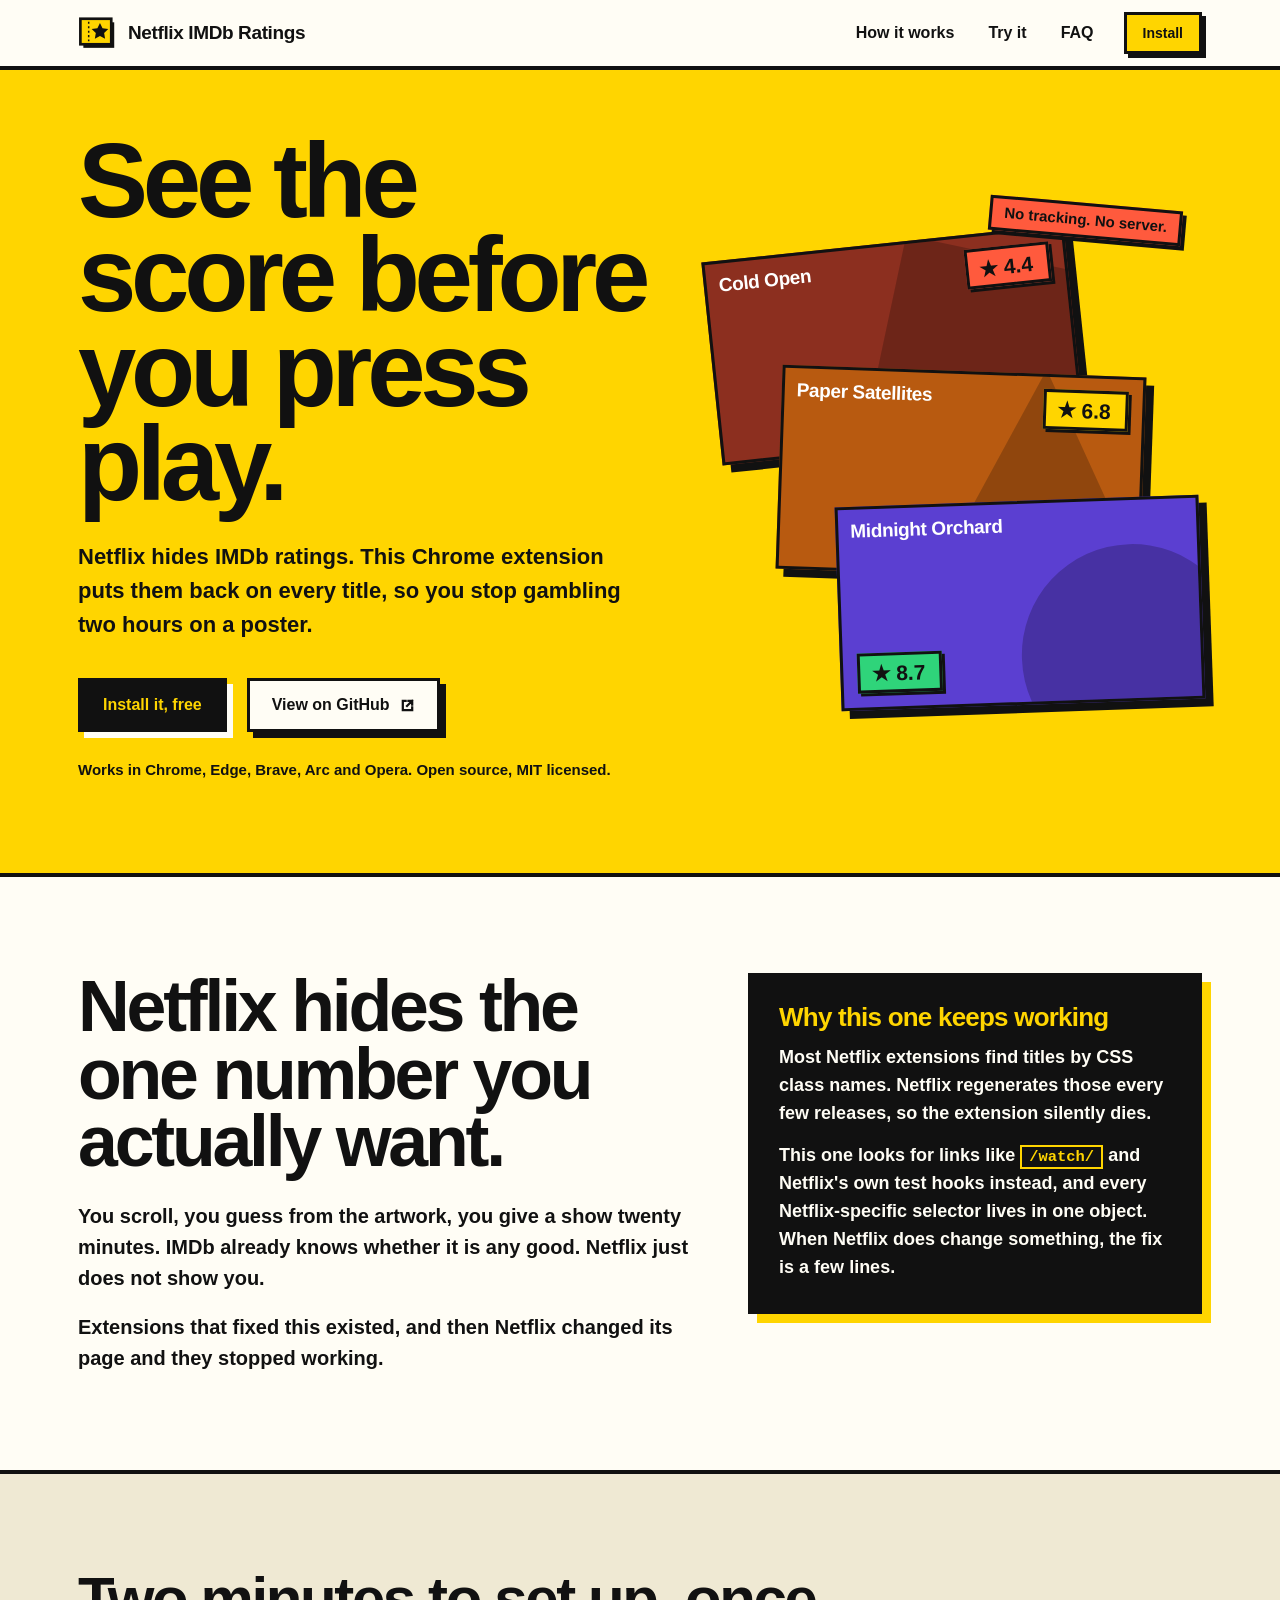
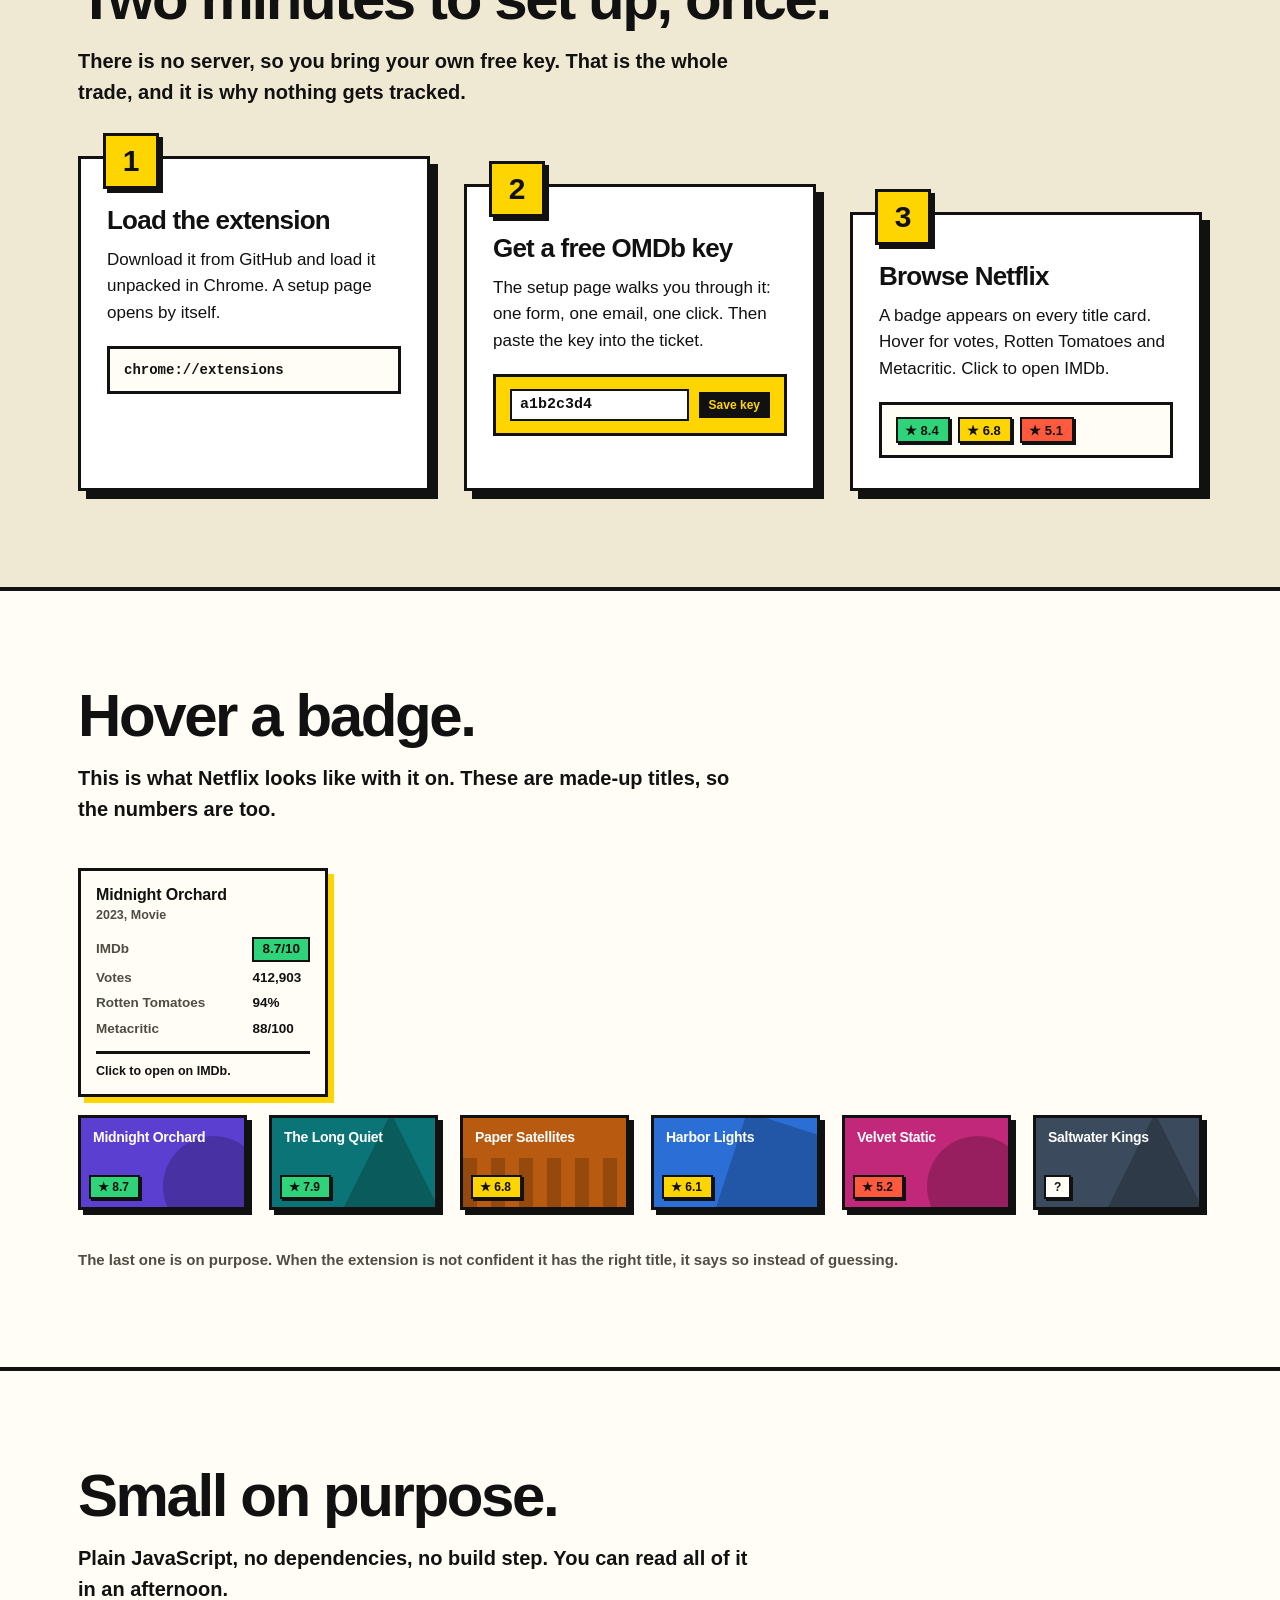
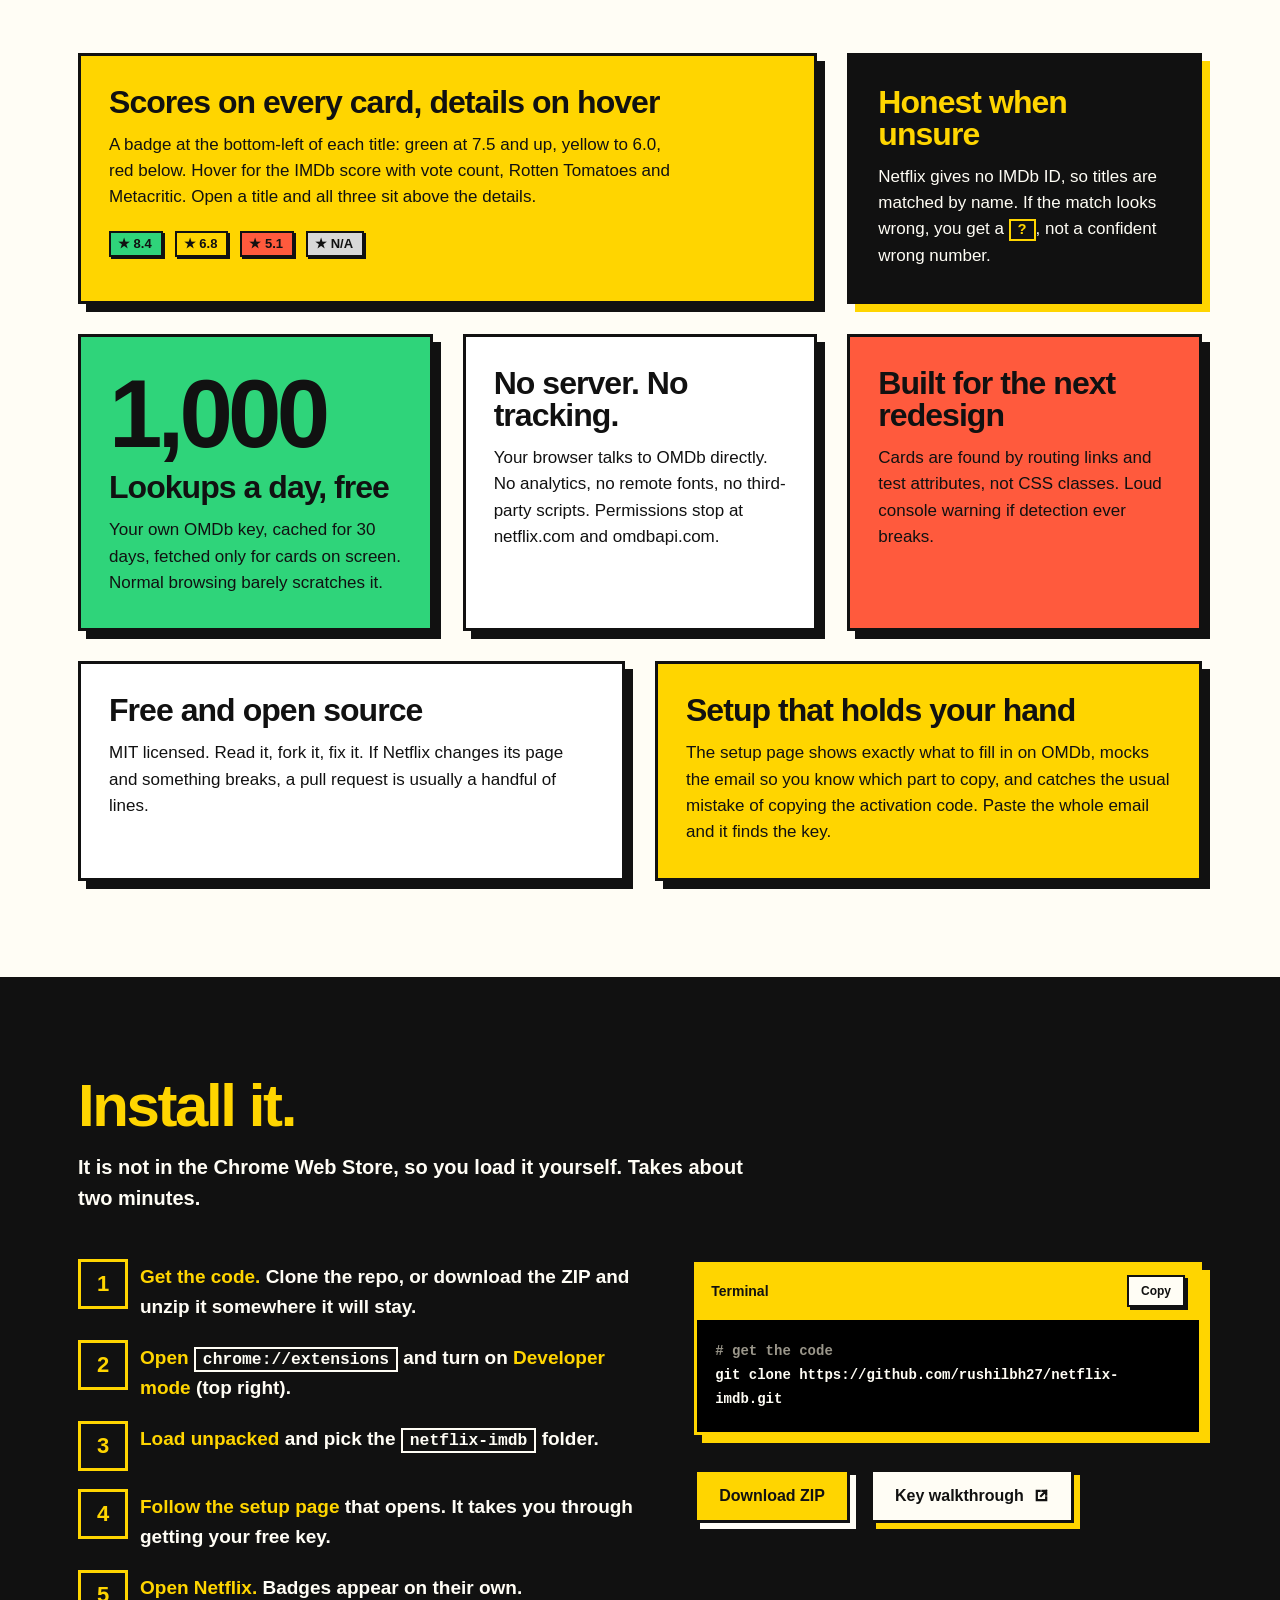
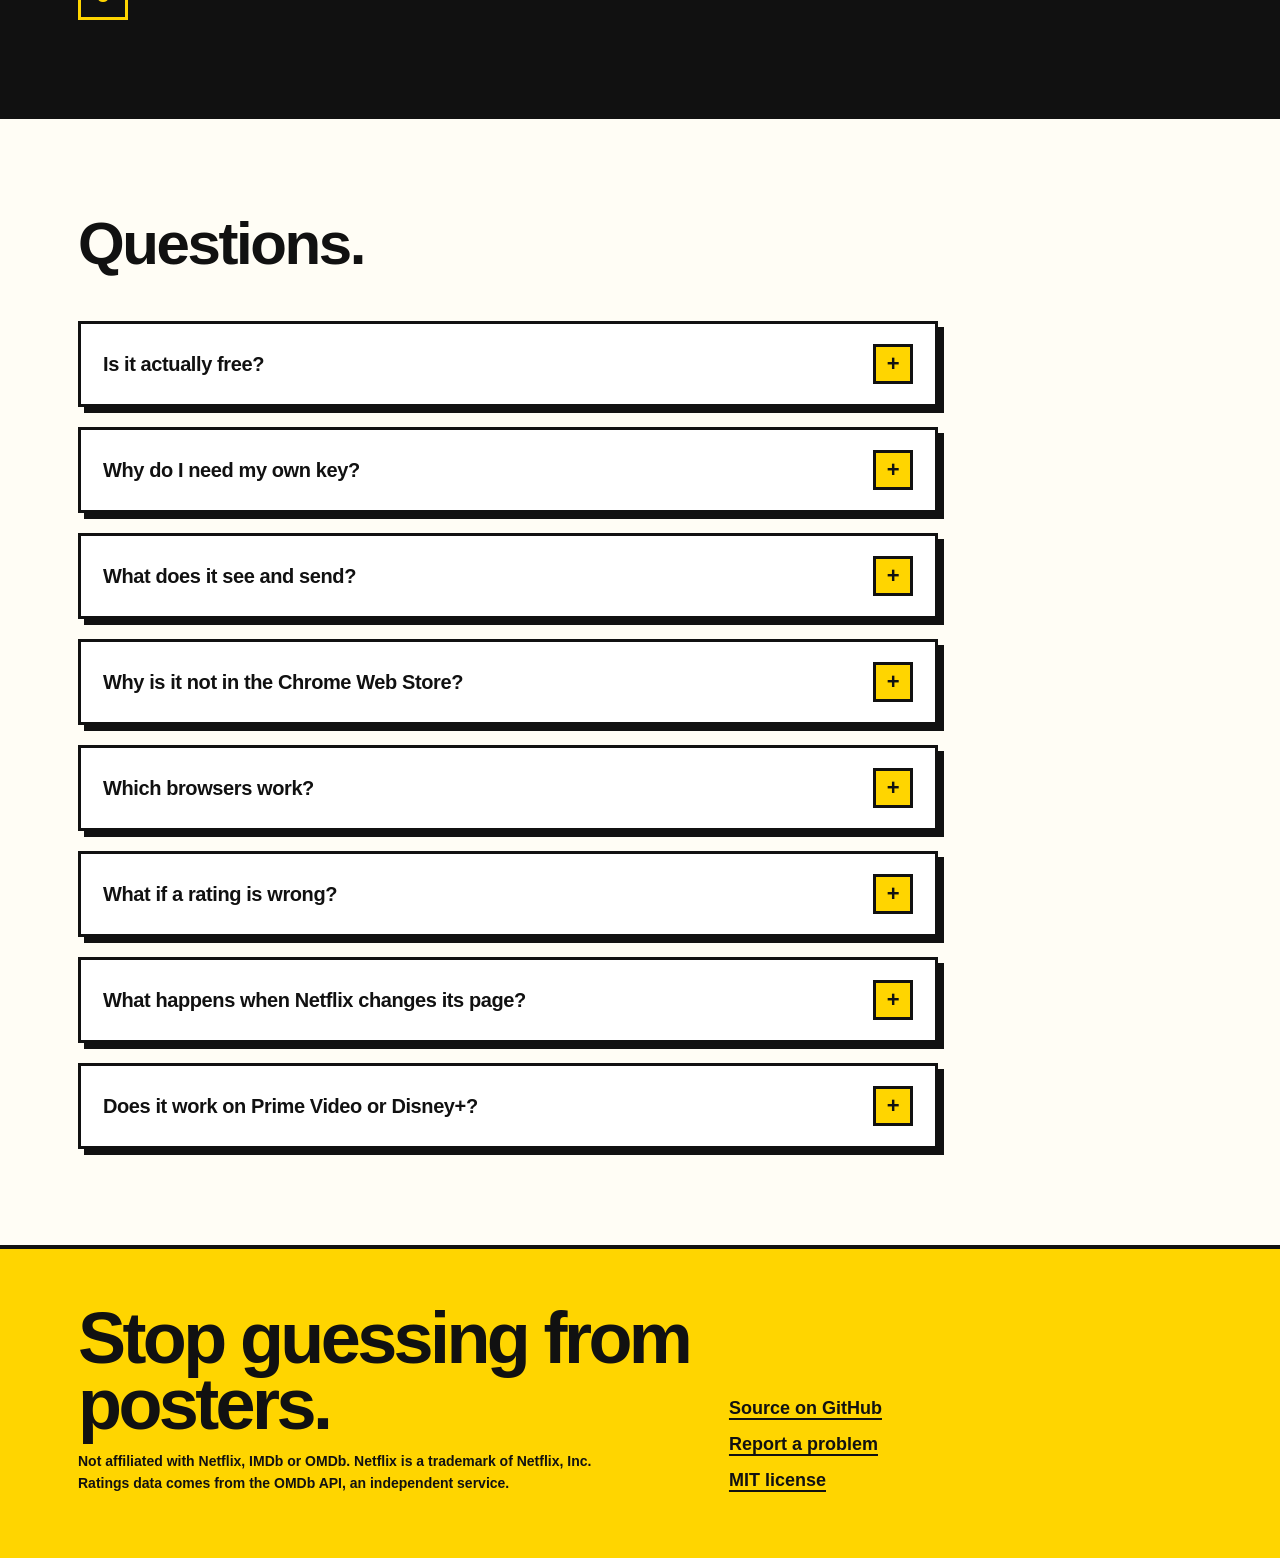
==== docs/index.html @ e70b43ea "feat: landing page (docs/index.html) Static single page in the same neo-brutalist system as the exte" ====
<!doctype html>
<html lang="en">
<head>
<meta charset="utf-8">
<meta name="viewport" content="width=device-width, initial-scale=1">
<title>Netflix IMDb Ratings: see the score before you press play</title>
<meta name="description" content="A free, open-source Chrome extension that puts IMDb, Rotten Tomatoes and Metacritic ratings on every Netflix title. No server, no tracking, bring your own free key.">
<meta name="theme-color" content="#ffd500">
<link rel="icon" href="favicon.png">

<meta property="og:type" content="website">
<meta property="og:title" content="Netflix IMDb Ratings: see the score before you press play">
<meta property="og:description" content="Netflix hides IMDb ratings. This puts them back on every title. Free, open source, no tracking.">
<meta property="og:image" content="https://rushilbh27.github.io/netflix-imdb/badges.png">
<meta name="twitter:card" content="summary_large_image">

<link rel="stylesheet" href="landing.css">
</head>
<body>
<a class="skip" href="#main">Skip to content</a>

<header class="nav">
  <div class="wrap">
    <a class="brand" href="#top"><img src="icon.svg" width="38" height="38" alt=""><span>Netflix IMDb Ratings</span></a>
    <nav class="nav-links" aria-label="Main">
      <a href="#how">How it works</a>
      <a href="#try">Try it</a>
      <a href="#faq">FAQ</a>
      <a class="btn btn-yellow" href="#install">Install</a>
    </nav>
  </div>
</header>

<main id="main">

  <section class="hero" id="top">
    <div class="wrap">
      <div>
        <h1>See the score before you press play.</h1>
        <p class="hero-lede">Netflix hides IMDb ratings. This Chrome extension puts them back on every title, so you stop gambling two hours on a poster.</p>
        <div class="cta">
          <a class="btn btn-ink" href="#install">Install it, free</a>
          <a class="btn" href="https://github.com/rushilbh27/netflix-imdb" target="_blank" rel="noreferrer">View on GitHub <svg class="ext" viewBox="0 0 16 16" aria-hidden="true"><path fill="none" stroke="currentColor" stroke-width="2.4" stroke-linecap="square" d="M6 3H3v10h10v-3M9 3h4v4M13 3L7.5 8.5"/></svg></a>
        </div>
        <p class="fineprint">Works in Chrome, Edge, Brave, Arc and Opera. Open source, MIT licensed.</p>
      </div>

      <div class="fan" aria-hidden="true">
        <div class="poster art-sq p1" style="--c:#8c2f1f"><span class="poster-title">Cold Open</span><span class="nf-badge nf-bad">★ 4.4</span></div>
        <div class="poster art-tri p2" style="--c:#b85a10"><span class="poster-title">Paper Satellites</span><span class="nf-badge nf-ok">★ 6.8</span></div>
        <div class="poster p3" style="--c:#5b3fd1"><span class="poster-title">Midnight Orchard</span><span class="nf-badge nf-good">★ 8.7</span></div>
        <span class="sticker">No tracking. No server.</span>
      </div>
    </div>
  </section>

  <section class="problem">
    <div class="wrap">
      <div>
        <h2>Netflix hides the one number you actually want.</h2>
        <div class="body">
          <p>You scroll, you guess from the artwork, you give a show twenty minutes. IMDb already knows whether it is any good. Netflix just does not show you.</p>
          <p>Extensions that fixed this existed, and then Netflix changed its page and they stopped working.</p>
        </div>
      </div>
      <aside class="broke">
        <h3>Why this one keeps working</h3>
        <p>Most Netflix extensions find titles by CSS class names. Netflix regenerates those every few releases, so the extension silently dies.</p>
        <p>This one looks for links like <code>/watch/</code> and Netflix's own test hooks instead, and every Netflix-specific selector lives in one object. When Netflix does change something, the fix is a few lines.</p>
      </aside>
    </div>
  </section>

  <section class="how" id="how">
    <div class="wrap">
      <div class="sec-head">
        <h2>Two minutes to set up, once.</h2>
        <p>There is no server, so you bring your own free key. That is the whole trade, and it is why nothing gets tracked.</p>
      </div>
      <ol class="steps">
        <li class="step">
          <span class="num" aria-hidden="true">1</span>
          <h3>Load the extension</h3>
          <p>Download it from GitHub and load it unpacked in Chrome. A setup page opens by itself.</p>
          <div class="mini">chrome://extensions</div>
        </li>
        <li class="step">
          <span class="num" aria-hidden="true">2</span>
          <h3>Get a free OMDb key</h3>
          <p>The setup page walks you through it: one form, one email, one click. Then paste the key into the ticket.</p>
          <div class="mini mini-ticket"><b>a1b2c3d4</b><span>Save key</span></div>
        </li>
        <li class="step">
          <span class="num" aria-hidden="true">3</span>
          <h3>Browse Netflix</h3>
          <p>A badge appears on every title card. Hover for votes, Rotten Tomatoes and Metacritic. Click to open IMDb.</p>
          <div class="mini"><span class="nf-badge nf-good" style="position:static">★ 8.4</span> <span class="nf-badge nf-ok" style="position:static">★ 6.8</span> <span class="nf-badge nf-bad" style="position:static">★ 5.1</span></div>
        </li>
      </ol>
    </div>
  </section>

  <section class="demo" id="try">
    <div class="wrap">
      <div class="sec-head">
        <h2>Hover a badge.</h2>
        <p>This is what Netflix looks like with it on. These are made-up titles, so the numbers are too.</p>
      </div>

      <div class="row">
        <div class="cell">
          <div class="poster" style="--c:#5b3fd1" tabindex="0" aria-describedby="t1"><span class="poster-title">Midnight Orchard</span><span class="nf-badge nf-good">★ 8.7</span></div>
          <div class="tip" id="t1" role="tooltip"><h4>Midnight Orchard</h4><div class="sub">2023, Movie</div><dl><dt>IMDb</dt><dd class="s" style="--tier:var(--green)">8.7/10</dd><dt>Votes</dt><dd>412,903</dd><dt>Rotten Tomatoes</dt><dd>94%</dd><dt>Metacritic</dt><dd>88/100</dd></dl><div class="note">Click to open on IMDb.</div></div>
        </div>
        <div class="cell">
          <div class="poster art-tri" style="--c:#0b7476" tabindex="0" aria-describedby="t2"><span class="poster-title">The Long Quiet</span><span class="nf-badge nf-good">★ 7.9</span></div>
          <div class="tip" id="t2" role="tooltip"><h4>The Long Quiet</h4><div class="sub">2021–2024, TV series</div><dl><dt>IMDb</dt><dd class="s" style="--tier:var(--green)">7.9/10</dd><dt>Votes</dt><dd>88,214</dd><dt>Rotten Tomatoes</dt><dd>91%</dd></dl><div class="note">Click to open on IMDb.</div></div>
        </div>
        <div class="cell">
          <div class="poster art-bars" style="--c:#b85a10" tabindex="0" aria-describedby="t3"><span class="poster-title">Paper Satellites</span><span class="nf-badge nf-ok">★ 6.8</span></div>
          <div class="tip" id="t3" role="tooltip"><h4>Paper Satellites</h4><div class="sub">2020, Movie</div><dl><dt>IMDb</dt><dd class="s" style="--tier:var(--yellow)">6.8/10</dd><dt>Votes</dt><dd>23,771</dd><dt>Rotten Tomatoes</dt><dd>71%</dd><dt>Metacritic</dt><dd>64/100</dd></dl><div class="note">Click to open on IMDb.</div></div>
        </div>
        <div class="cell">
          <div class="poster art-sq" style="--c:#2b6fd6" tabindex="0" aria-describedby="t4"><span class="poster-title">Harbor Lights</span><span class="nf-badge nf-ok">★ 6.1</span></div>
          <div class="tip" id="t4" role="tooltip"><h4>Harbor Lights</h4><div class="sub">2019, Movie</div><dl><dt>IMDb</dt><dd class="s" style="--tier:var(--yellow)">6.1/10</dd><dt>Votes</dt><dd>9,402</dd><dt>Rotten Tomatoes</dt><dd>58%</dd></dl><div class="note">Click to open on IMDb.</div></div>
        </div>
        <div class="cell">
          <div class="poster" style="--c:#c2287a" tabindex="0" aria-describedby="t5"><span class="poster-title">Velvet Static</span><span class="nf-badge nf-bad">★ 5.2</span></div>
          <div class="tip" id="t5" role="tooltip"><h4>Velvet Static</h4><div class="sub">2024, Movie</div><dl><dt>IMDb</dt><dd class="s" style="--tier:var(--tomato)">5.2/10</dd><dt>Votes</dt><dd>17,880</dd><dt>Rotten Tomatoes</dt><dd>33%</dd><dt>Metacritic</dt><dd>41/100</dd></dl><div class="note">Click to open on IMDb.</div></div>
        </div>
        <div class="cell">
          <div class="poster art-tri" style="--c:#3b4a5c" tabindex="0" aria-describedby="t6"><span class="poster-title">Saltwater Kings</span><span class="nf-badge nf-unsure">?</span></div>
          <div class="tip" id="t6" role="tooltip"><h4>Not sure about this match</h4><div class="sub">The closest IMDb result is “Salt King” (1998), which may be a different title.</div><div class="note">Click to search IMDb.</div></div>
        </div>
      </div>
      <p class="demo-note">The last one is on purpose. When the extension is not confident it has the right title, it says so instead of guessing.</p>
    </div>
  </section>

  <section class="features">
    <div class="wrap">
      <div class="sec-head">
        <h2>Small on purpose.</h2>
        <p>Plain JavaScript, no dependencies, no build step. You can read all of it in an afternoon.</p>
      </div>

      <div class="bento">
        <article class="card c-wide c-yellow">
          <h3>Scores on every card, details on hover</h3>
          <p>A badge at the bottom-left of each title: green at 7.5 and up, yellow to 6.0, red below. Hover for the IMDb score with vote count, Rotten Tomatoes and Metacritic. Open a title and all three sit above the details.</p>
          <div class="inline-badges" aria-hidden="true"><span class="nf-badge nf-good">★ 8.4</span><span class="nf-badge nf-ok">★ 6.8</span><span class="nf-badge nf-bad">★ 5.1</span><span class="nf-badge" style="--tier:#d8d8d8">★ N/A</span></div>
        </article>

        <article class="card c-third c-ink">
          <h3>Honest when unsure</h3>
          <p>Netflix gives no IMDb ID, so titles are matched by name. If the match looks wrong, you get a <code style="color:var(--yellow);border-color:var(--yellow);background:transparent">?</code>, not a confident wrong number.</p>
        </article>

        <article class="card c-third c-green">
          <div class="big" aria-hidden="true">1,000</div>
          <h3>Lookups a day, free</h3>
          <p>Your own OMDb key, cached for 30 days, fetched only for cards on screen. Normal browsing barely scratches it.</p>
        </article>

        <article class="card c-third">
          <h3>No server. No tracking.</h3>
          <p>Your browser talks to OMDb directly. No analytics, no remote fonts, no third-party scripts. Permissions stop at netflix.com and omdbapi.com.</p>
        </article>

        <article class="card c-third c-tomato">
          <h3>Built for the next redesign</h3>
          <p>Cards are found by routing links and test attributes, not CSS classes. Loud console warning if detection ever breaks.</p>
        </article>

        <article class="card c-half">
          <h3>Free and open source</h3>
          <p>MIT licensed. Read it, fork it, fix it. If Netflix changes its page and something breaks, a pull request is usually a handful of lines.</p>
        </article>

        <article class="card c-half c-yellow">
          <h3>Setup that holds your hand</h3>
          <p>The setup page shows exactly what to fill in on OMDb, mocks the email so you know which part to copy, and catches the usual mistake of copying the activation code. Paste the whole email and it finds the key.</p>
        </article>
      </div>
    </div>
  </section>

  <section class="install" id="install">
    <div class="wrap">
      <div class="sec-head">
        <h2>Install it.</h2>
        <p>It is not in the Chrome Web Store, so you load it yourself. Takes about two minutes.</p>
      </div>

      <div class="inst-grid">
        <ol class="inst-steps">
          <li><strong>Get the code.</strong> Clone the repo, or download the ZIP and unzip it somewhere it will stay.</li>
          <li><strong>Open</strong> <code>chrome://extensions</code> and turn on <strong>Developer mode</strong> (top right).</li>
          <li><strong>Load unpacked</strong> and pick the <code>netflix-imdb</code> folder.</li>
          <li><strong>Follow the setup page</strong> that opens. It takes you through getting your free key.</li>
          <li><strong>Open Netflix.</strong> Badges appear on their own.</li>
        </ol>

        <div>
          <div class="clone">
            <div class="clone-bar"><span>Terminal</span><button class="copy" type="button" id="copy" data-copy="git clone https://github.com/rushilbh27/netflix-imdb.git">Copy</button></div>
<pre><span class="c"># get the code</span>
git clone https://github.com/rushilbh27/netflix-imdb.git</pre>
          </div>
          <div class="inst-btns">
            <a class="btn btn-yellow" href="https://github.com/rushilbh27/netflix-imdb/archive/refs/heads/main.zip">Download ZIP</a>
            <a class="btn" href="https://github.com/rushilbh27/netflix-imdb#get-your-free-api-key" target="_blank" rel="noreferrer">Key walkthrough <svg class="ext" viewBox="0 0 16 16" aria-hidden="true"><path fill="none" stroke="currentColor" stroke-width="2.4" stroke-linecap="square" d="M6 3H3v10h10v-3M9 3h4v4M13 3L7.5 8.5"/></svg></a>
          </div>
        </div>
      </div>
    </div>
  </section>

  <section class="faq" id="faq">
    <div class="wrap">
      <div class="sec-head"><h2>Questions.</h2></div>
      <div class="faq-list">
        <details>
          <summary>Is it actually free?</summary>
          <div><p>Yes. The extension is MIT licensed. The ratings come from OMDb, whose free key allows 1,000 lookups a day. There is no account with us and nothing to pay.</p></div>
        </details>
        <details>
          <summary>Why do I need my own key?</summary>
          <div><p>Because there is no server in the middle. Your lookups use your quota and go straight from your browser to OMDb. That is also why nothing about what you watch can be collected: there is nowhere for it to go.</p></div>
        </details>
        <details>
          <summary>What does it see and send?</summary>
          <div><p>It reads titles on the Netflix pages you browse so it can look them up, and sends those title strings to OMDb with your key. Your key and cached ratings stay in your browser. No analytics, no telemetry. It is all unminified, so you can check.</p></div>
        </details>
        <details>
          <summary>Why is it not in the Chrome Web Store?</summary>
          <div><p>It is not published there, so you load it unpacked from GitHub. Chrome may nag about developer-mode extensions now and then. That is normal for any unpacked extension.</p></div>
        </details>
        <details>
          <summary>Which browsers work?</summary>
          <div><p>Chrome, Edge, Brave, Arc and Opera. Not Firefox or Safari.</p></div>
        </details>
        <details>
          <summary>What if a rating is wrong?</summary>
          <div><p>Netflix does not expose IMDb IDs, so titles are matched by name, and that is never perfect. When the match looks doubtful you get a <code>?</code> instead of a number. If you spot a wrong one, <a href="https://github.com/rushilbh27/netflix-imdb/issues/new/choose" target="_blank" rel="noreferrer">open an issue</a> with the title and what the hover card said.</p></div>
        </details>
        <details>
          <summary>What happens when Netflix changes its page?</summary>
          <div><p>Eventually something will break. The extension warns in the console when it finds no title cards, and every Netflix-specific selector is in one place, so a fix is small. Issues and pull requests are welcome.</p></div>
        </details>
        <details>
          <summary>Does it work on Prime Video or Disney+?</summary>
          <div><p>Not yet. It is Netflix only. The structure would allow others, and it is on the list of good first contributions.</p></div>
        </details>
      </div>
    </div>
  </section>

</main>

<footer class="foot">
  <div class="wrap">
    <div>
      <div class="big">Stop guessing from posters.</div>
      <p>Not affiliated with Netflix, IMDb or OMDb. Netflix is a trademark of Netflix, Inc. Ratings data comes from the OMDb API, an independent service.</p>
    </div>
    <ul>
      <li><a href="https://github.com/rushilbh27/netflix-imdb" target="_blank" rel="noreferrer">Source on GitHub</a></li>
      <li><a href="https://github.com/rushilbh27/netflix-imdb/issues/new/choose" target="_blank" rel="noreferrer">Report a problem</a></li>
      <li><a href="https://github.com/rushilbh27/netflix-imdb/blob/main/LICENSE" target="_blank" rel="noreferrer">MIT license</a></li>
    </ul>
  </div>
</footer>

<script src="landing.js"></script>
</body>
</html>
---- docs/landing.css ----
/* Landing page for Netflix IMDb Ratings.
   Same neo-brutalist system as the extension: flat colour, 3px ink borders,
   hard offset shadows, square corners, system fonts. No external requests. */

:root {
  --ink: #111111;
  --paper: #fffdf5;
  --yellow: #ffd500;
  --tomato: #ff5a3d;
  --green: #2fd47a;
  --muted: #4f4c44;
  --focus: #2a59ff;
  --display: "Arial Black", "Archivo Black", "Helvetica Neue", Impact, sans-serif;
  --body: "Helvetica Neue", Helvetica, Arial, system-ui, sans-serif;
  --mono: ui-monospace, "SF Mono", SFMono-Regular, Menlo, Consolas, monospace;
  --line: 3px solid var(--ink);
}

* { box-sizing: border-box; }
html { scroll-behavior: smooth; -webkit-text-size-adjust: 100%; }
@media (prefers-reduced-motion: reduce) { html { scroll-behavior: auto; } * { transition: none !important; animation: none !important; } }

body {
  margin: 0;
  background: var(--paper);
  color: var(--ink);
  font: 500 18px/1.55 var(--body);
  -webkit-font-smoothing: antialiased;
  overflow-x: hidden;
}

h1, h2, h3, p, ul, ol, dl, dd, figure { margin: 0; }
h1, h2, h3 { font-family: var(--display); font-weight: 900; line-height: 1; letter-spacing: -0.03em; }

a { color: var(--ink); text-decoration-thickness: 2px; text-underline-offset: 4px; }
a:hover { background: var(--yellow); }
:focus-visible { outline: 4px solid var(--focus); outline-offset: 3px; }
mark { background: var(--yellow); color: var(--ink); padding: 0 6px; }
code { padding: 1px 7px; border: 2px solid var(--ink); background: #fff; font: 700 0.86em var(--mono); }

.wrap { width: 100%; max-width: 1180px; margin: 0 auto; padding: 0 28px; }

.skip { position: absolute; left: 12px; top: -80px; z-index: 100; padding: 10px 14px; border: var(--line); background: var(--yellow); font: 900 14px var(--display); }
.skip:focus { top: 12px; }

/* ------------------------------------------------------------ buttons */

.btn {
  display: inline-flex;
  align-items: center;
  gap: 10px;
  padding: 16px 22px;
  border: var(--line);
  background: var(--paper);
  color: var(--ink);
  font: 900 16px/1 var(--display);
  text-decoration: none;
  cursor: pointer;
  box-shadow: 6px 6px 0 var(--ink);
  transition: transform 0.07s ease, box-shadow 0.07s ease;
}
.btn:hover  { background: var(--paper); transform: translate(-2px, -2px); box-shadow: 8px 8px 0 var(--ink); }
.btn:active { transform: translate(6px, 6px); box-shadow: 0 0 0 var(--ink); }
.btn-ink    { background: var(--ink); color: var(--yellow); box-shadow: 6px 6px 0 var(--paper); }
.btn-ink:hover  { background: var(--ink); box-shadow: 8px 8px 0 var(--paper); }
.btn-ink:active { box-shadow: 0 0 0 var(--paper); }
.btn-yellow { background: var(--yellow); }
.btn-yellow:hover { background: var(--yellow); }
.ext { width: 15px; height: 15px; flex: none; }

.sticker {
  display: inline-block;
  padding: 6px 12px;
  border: var(--line);
  background: var(--tomato);
  color: var(--ink);
  font: 900 14px/1.1 var(--display);
  box-shadow: 4px 4px 0 var(--ink);
  transform: rotate(-4deg);
  white-space: nowrap;
}

/* ------------------------------------------------------------ nav */

.nav { position: sticky; top: 0; z-index: 50; border-bottom: 4px solid var(--ink); background: var(--paper); }
.nav .wrap { display: flex; align-items: center; justify-content: space-between; gap: 18px; padding-top: 12px; padding-bottom: 12px; }
.brand { display: flex; align-items: center; gap: 12px; color: var(--ink); text-decoration: none; font: 900 19px/1.1 var(--display); letter-spacing: -0.02em; }
.brand:hover { background: none; }
.brand img { display: block; }
.nav-links { display: flex; align-items: center; gap: 26px; }
.nav-links a:not(.btn) { font-weight: 700; font-size: 16px; text-decoration: none; padding: 2px 4px; }
.nav-links .btn { padding: 11px 16px; font-size: 14px; box-shadow: 4px 4px 0 var(--ink); }

/* ------------------------------------------------------------ badges + posters (copy of the extension's) */

.nf-badge {
  --tier: #d8d8d8;
  position: absolute;
  left: 10px;
  bottom: 10px;
  display: inline-flex;
  align-items: center;
  gap: 4px;
  height: 26px;
  padding: 0 9px 0 7px;
  border: 2px solid var(--ink);
  background: var(--tier);
  box-shadow: 2px 2px 0 var(--ink);
  color: var(--ink);
  font: 900 13px/1 var(--display);
  font-variant-numeric: tabular-nums;
}
.nf-good { --tier: var(--green); }
.nf-ok   { --tier: var(--yellow); }
.nf-bad  { --tier: var(--tomato); }
.nf-unsure { --tier: var(--paper); min-width: 26px; padding: 0 8px; justify-content: center; }
.nf-setup { --tier: var(--ink); border-color: var(--yellow); box-shadow: 2px 2px 0 var(--yellow); color: var(--yellow); }

.poster {
  --c: #5b3fd1;
  position: relative;
  display: block;
  aspect-ratio: 16 / 9;
  overflow: hidden;
  border: var(--line);
  background: var(--c);
  box-shadow: 6px 6px 0 var(--ink);
  color: #fff;
}
.poster-title { position: absolute; left: 12px; top: 12px; right: 12px; font: 900 clamp(15px, 1.6vw, 19px)/1.05 var(--display); letter-spacing: -0.02em; z-index: 2; }
/* flat poster art: one dark shape each */
.poster::before { content: ""; position: absolute; right: -12%; bottom: -34%; width: 62%; aspect-ratio: 1; border-radius: 50%; background: #00000038; }
.poster.art-tri::before { border-radius: 0; clip-path: polygon(50% 0, 100% 100%, 0 100%); right: -4%; bottom: -8%; }
.poster.art-bars::before { border-radius: 0; width: 100%; height: 55%; right: 0; bottom: 0; background: repeating-linear-gradient(90deg, #00000030 0 14px, transparent 14px 28px); aspect-ratio: auto; }
.poster.art-sq::before { border-radius: 0; transform: rotate(18deg); right: -8%; bottom: -22%; }

/* ------------------------------------------------------------ hero */

.hero { padding: 0; border-bottom: 4px solid var(--ink); background: var(--yellow); }
.hero .wrap { display: grid; grid-template-columns: minmax(0, 1.08fr) minmax(0, 0.92fr); gap: 56px; align-items: center; padding-top: 64px; padding-bottom: 92px; }

.hero h1 { font-size: clamp(46px, 8.2vw, 108px); line-height: 0.9; letter-spacing: -0.05em; }
.hero-lede { max-width: 30em; margin-top: 28px; font-size: clamp(18px, 2vw, 22px); font-weight: 600; }
.cta { display: flex; flex-wrap: wrap; gap: 18px 20px; margin-top: 36px; }
.fineprint { margin-top: 26px; font-size: 15px; font-weight: 700; }

.fan { position: relative; height: 430px; }
.fan .poster { position: absolute; width: 74%; box-shadow: 8px 8px 0 var(--ink); }
.fan .poster .nf-badge { height: 40px; padding: 0 14px 0 11px; font-size: 21px; border-width: 3px; bottom: 14px; left: 14px; box-shadow: 3px 3px 0 var(--ink); }
.fan .p1 { top: 0;     left: 0;   transform: rotate(-6deg); }
.fan .p2 { top: 128px; left: 14%; transform: rotate(2deg); z-index: 2; }
.fan .p3 { top: 258px; left: 26%; transform: rotate(-2deg); z-index: 3; }
.fan .sticker { position: absolute; right: 4%; top: -40px; z-index: 5; font-size: 15px; transform: rotate(5deg); }
/* the two back posters are half covered, so their badges sit top-right where they stay visible */
.fan .p1 .nf-badge, .fan .p2 .nf-badge { left: auto; right: 14px; bottom: auto; top: 12px; }
.fan .p1 .poster-title, .fan .p2 .poster-title { right: 120px; }

/* ------------------------------------------------------------ sections */

section { padding: 96px 0; }
.sec-head { max-width: 900px; margin-bottom: 48px; }
.sec-head h2 { font-size: clamp(34px, 5vw, 60px); line-height: 0.96; letter-spacing: -0.04em; }
.sec-head p { margin-top: 18px; max-width: 34em; font-size: 20px; font-weight: 600; }

/* the problem */
.problem { border-bottom: 4px solid var(--ink); }
.problem .wrap { display: grid; grid-template-columns: minmax(0, 1.15fr) minmax(0, 0.85fr); gap: 56px; align-items: start; }
.problem h2 { font-size: clamp(36px, 5.6vw, 72px); line-height: 0.94; letter-spacing: -0.045em; }
.problem .body { display: grid; gap: 18px; margin-top: 26px; max-width: 32em; font-size: 20px; font-weight: 600; }
.broke { padding: 28px 28px 30px; border: var(--line); background: var(--ink); color: var(--paper); box-shadow: 9px 9px 0 var(--yellow); }
.broke h3 { color: var(--yellow); font-size: 26px; }
.broke p { margin-top: 14px; font-weight: 600; font-size: 18px; }
.broke code { background: transparent; border-color: var(--yellow); color: var(--yellow); }

/* how it works */
.how { background: #efe9d3; border-bottom: 4px solid var(--ink); }
.steps { list-style: none; padding: 0; display: grid; grid-template-columns: repeat(3, minmax(0, 1fr)); gap: 34px; }
.step { position: relative; display: grid; gap: 14px; align-content: start; padding: 30px 26px 30px; border: var(--line); background: #fff; box-shadow: 8px 8px 0 var(--ink); }
.step:nth-child(2) { margin-top: 28px; }
.step:nth-child(3) { margin-top: 56px; }
.num { position: absolute; top: -26px; left: 22px; display: grid; place-items: center; width: 56px; height: 56px; border: var(--line); background: var(--yellow); box-shadow: 4px 4px 0 var(--ink); font: 900 30px/1 var(--display); }
.step h3 { margin-top: 18px; font-size: 26px; }
.step p { font-size: 17px; font-weight: 500; }
.mini { margin-top: 6px; padding: 12px 14px; border: var(--line); background: var(--paper); font: 700 14px/1.3 var(--mono); overflow-wrap: anywhere; }
.mini-ticket { display: grid; grid-template-columns: 1fr auto; gap: 10px; align-items: center; background: var(--yellow); }
.mini-ticket b { padding: 4px 8px; border: 2px solid var(--ink); background: #fff; font-size: 15px; }
.mini-ticket span:last-child { padding: 6px 10px; background: var(--ink); color: var(--yellow); font: 900 12px var(--display); }

/* the demo */
.demo { border-bottom: 4px solid var(--ink); }
/* Room above the posters is where the hover card opens, so it never covers the copy. */
.demo .sec-head { margin-bottom: 0; }
.row { display: grid; grid-template-columns: repeat(6, minmax(0, 1fr)); gap: 22px; padding-top: 290px; }
.cell { position: relative; }
.cell .poster { box-shadow: 5px 5px 0 var(--ink); transition: transform 0.07s ease, box-shadow 0.07s ease; cursor: default; }
.cell .poster .poster-title { font-size: 14px; }
.cell .nf-badge { left: 8px; bottom: 8px; height: 24px; font-size: 12px; }
.cell:hover .poster, .cell:focus-within .poster { transform: translate(-2px, -2px); box-shadow: 8px 8px 0 var(--ink); }

.tip {
  position: absolute;
  left: 0;
  bottom: calc(100% + 18px);
  z-index: 20;
  width: 250px;
  padding: 14px 15px 13px;
  border: var(--line);
  background: var(--paper);
  box-shadow: 6px 6px 0 var(--yellow);
  font-size: 13.5px;
  line-height: 1.4;
  opacity: 0;
  visibility: hidden;
  transform: translate(-4px, 4px);
  transition: opacity 0.08s ease, transform 0.08s ease, visibility 0s 0.08s;
  pointer-events: none;
}
.cell:hover .tip, .cell:focus-within .tip, .cell.open .tip { opacity: 1; visibility: visible; transform: none; transition-delay: 0s; }
/* Until you touch the row, the first card stays open: it shows what hovering does. */
.row:not(:hover):not(:focus-within):not(:has(.cell.open)) .cell:first-child .tip { opacity: 1; visibility: visible; transform: none; }
.cell:nth-child(n+5) .tip { left: auto; right: 0; }
.tip h4 { margin: 0; font: 900 16px/1.2 var(--display); letter-spacing: -0.01em; }
.tip .sub { margin-top: 3px; color: var(--muted); font-size: 12.5px; font-weight: 600; }
.tip dl { display: grid; grid-template-columns: 1fr auto; align-items: center; gap: 7px 14px; margin: 12px 0 0; }
.tip dt { color: var(--muted); font-weight: 700; }
.tip dd { margin: 0; font-weight: 800; }
.tip dd.s { padding: 1px 8px; border: 2px solid var(--ink); background: var(--tier, var(--green)); }
.tip .note { margin-top: 12px; padding-top: 9px; border-top: 3px solid var(--ink); font-size: 12.5px; font-weight: 700; }
.demo-note { margin-top: 38px; font-size: 15px; font-weight: 700; color: var(--muted); }

/* features: a bento grid, not a row of identical cards */
.features { background: var(--paper); border-bottom: 4px solid var(--ink); }
.bento { display: grid; grid-template-columns: repeat(6, minmax(0, 1fr)); gap: 30px; }
.card { display: grid; gap: 14px; align-content: start; padding: 30px 28px 32px; border: var(--line); box-shadow: 8px 8px 0 var(--ink); background: #fff; }
.card h3 { font-size: clamp(24px, 2.6vw, 32px); }
.card p  { font-size: 17px; font-weight: 500; max-width: 34em; }
.card .big { margin-top: 4px; font: 900 clamp(56px, 8vw, 96px)/0.9 var(--display); letter-spacing: -0.05em; }
.c-wide { grid-column: span 4; }
.c-half { grid-column: span 3; }
.c-third { grid-column: span 2; }
.c-yellow { background: var(--yellow); }
.c-ink { background: var(--ink); color: var(--paper); box-shadow: 8px 8px 0 var(--yellow); }
.c-ink h3 { color: var(--yellow); }
.c-green { background: var(--green); }
.c-tomato { background: var(--tomato); color: var(--ink); }
.card .inline-badges { display: flex; flex-wrap: wrap; gap: 12px; margin-top: 6px; }
.card .inline-badges .nf-badge { position: static; }
.card .inline-badges .nf-unsure { --tier: var(--paper); }

/* install */
.install { background: var(--ink); color: var(--paper); border-bottom: 4px solid var(--ink); }
.install .sec-head h2 { color: var(--yellow); }
.install .sec-head p { color: var(--paper); }
.install a { color: var(--yellow); }
.install a:hover { background: var(--yellow); color: var(--ink); }
/* the generic link colour above must not repaint the buttons */
.install a.btn { color: var(--ink); }
.install a.btn:hover { background: var(--paper); color: var(--ink); }
.install a.btn-yellow:hover { background: var(--yellow); }
.inst-grid { display: grid; grid-template-columns: minmax(0, 1fr) minmax(0, 0.9fr); gap: 52px; align-items: start; }
.inst-steps { list-style: none; padding: 0; display: grid; gap: 22px; counter-reset: s; }
.inst-steps li { position: relative; min-height: 46px; padding-left: 62px; counter-increment: s; font-size: 19px; font-weight: 600; }
.inst-steps li::before { content: counter(s); position: absolute; left: 0; top: -3px; display: grid; place-items: center; width: 44px; height: 44px; border: 3px solid var(--yellow); color: var(--yellow); font: 900 22px/1 var(--display); }
.inst-steps li strong { color: var(--yellow); }
.inst-steps code { background: transparent; border-color: var(--paper); color: var(--paper); }

.clone { border: 3px solid var(--yellow); background: #000; box-shadow: 8px 8px 0 var(--yellow); }
.clone-bar { display: flex; justify-content: space-between; align-items: center; gap: 12px; padding: 10px 14px; border-bottom: 3px solid var(--yellow); background: var(--yellow); color: var(--ink); font: 900 14px var(--display); }
.clone pre { margin: 0; padding: 20px 18px; white-space: pre-wrap; overflow-wrap: anywhere; color: var(--paper); font: 700 14px/1.7 var(--mono); }
.clone pre .c { color: #9a968a; }
.copy { padding: 7px 12px; border: 2px solid var(--ink); background: var(--paper); color: var(--ink); font: 900 12px var(--display); cursor: pointer; box-shadow: 3px 3px 0 var(--ink); }
.copy:active { transform: translate(3px, 3px); box-shadow: none; }
.inst-btns { display: flex; flex-wrap: wrap; gap: 20px; margin-top: 34px; }
.inst-btns .btn-yellow { box-shadow: 6px 6px 0 var(--paper); }
.inst-btns .btn-yellow:hover { box-shadow: 8px 8px 0 var(--paper); }
.inst-btns .btn-yellow:active { box-shadow: 0 0 0 var(--paper); }
.inst-btns .btn:not(.btn-yellow) { box-shadow: 6px 6px 0 var(--yellow); }

/* faq */
.faq-list { display: grid; gap: 20px; max-width: 860px; }
.faq-list details { border: var(--line); background: #fff; box-shadow: 6px 6px 0 var(--ink); }
.faq-list summary { display: flex; justify-content: space-between; align-items: center; gap: 16px; padding: 20px 22px; cursor: pointer; list-style: none; font: 900 20px/1.2 var(--display); letter-spacing: -0.02em; }
.faq-list summary::-webkit-details-marker { display: none; }
.faq-list summary::after { content: "+"; flex: none; display: grid; place-items: center; width: 34px; height: 34px; border: var(--line); background: var(--yellow); font: 900 22px/1 var(--display); }
.faq-list details[open] summary::after { content: "–"; }
.faq-list summary:hover { background: var(--yellow); }
.faq-list summary:hover::after { background: var(--paper); }
.faq-list details > div { padding: 4px 22px 22px; max-width: 46em; font-weight: 500; }
.faq-list details > div p + p { margin-top: 12px; }

/* footer */
.foot { padding: 56px 0 64px; background: var(--yellow); border-top: 4px solid var(--ink); }
.foot .wrap { display: grid; grid-template-columns: minmax(0, 1.3fr) minmax(0, 1fr); gap: 36px; align-items: end; }
.foot .big { font: 900 clamp(34px, 6vw, 72px)/0.92 var(--display); letter-spacing: -0.05em; }
.foot ul { list-style: none; padding: 0; display: grid; gap: 8px; font-weight: 700; }
.foot p { margin-top: 14px; font-size: 14px; font-weight: 600; max-width: 38em; }

/* ------------------------------------------------------------ narrow */

@media (max-width: 980px) {
  section { padding: 72px 0; }
  .hero .wrap { grid-template-columns: 1fr; gap: 76px; padding-top: 44px; padding-bottom: 70px; }
  .fan { height: 400px; max-width: 520px; }
  .problem .wrap, .inst-grid, .foot .wrap { grid-template-columns: 1fr; gap: 40px; }
  .steps { grid-template-columns: 1fr; gap: 44px; }
  .step:nth-child(2), .step:nth-child(3) { margin-top: 0; }
  .row { grid-template-columns: repeat(3, minmax(0, 1fr)); padding-top: 0; gap: 54px 22px; }
  .demo .sec-head { margin-bottom: 70px; }
  .row:not(:hover):not(:focus-within) .cell:first-child .tip { opacity: 0; visibility: hidden; }
  .cell:nth-child(3n+3) .tip { left: auto; right: 0; }
  .cell:nth-child(n+5) .tip { left: 0; right: auto; }
  .cell:nth-child(3n+3) .tip { left: auto; right: 0; }
  .c-wide, .c-half, .c-third { grid-column: span 6; }
  .nav-links a:not(.btn) { display: none; }
}
@media (max-width: 600px) {
  body { font-size: 17px; }
  .wrap { padding: 0 18px; }
  .fan { height: 330px; }
  .fan .poster .nf-badge { height: 32px; font-size: 17px; }
  .fan .p2 { top: 102px; } .fan .p3 { top: 208px; }
  .row { grid-template-columns: repeat(2, minmax(0, 1fr)); gap: 50px 16px; }
  .cell .tip { width: 220px; }
  .cell:nth-child(odd) .tip { left: 0; right: auto; }
  .cell:nth-child(even) .tip { left: auto; right: 0; }
  .btn { padding: 14px 16px; }
  .nav .brand span { font-size: 16px; }
  .broke, .card, .step { padding-left: 20px; padding-right: 20px; }
}
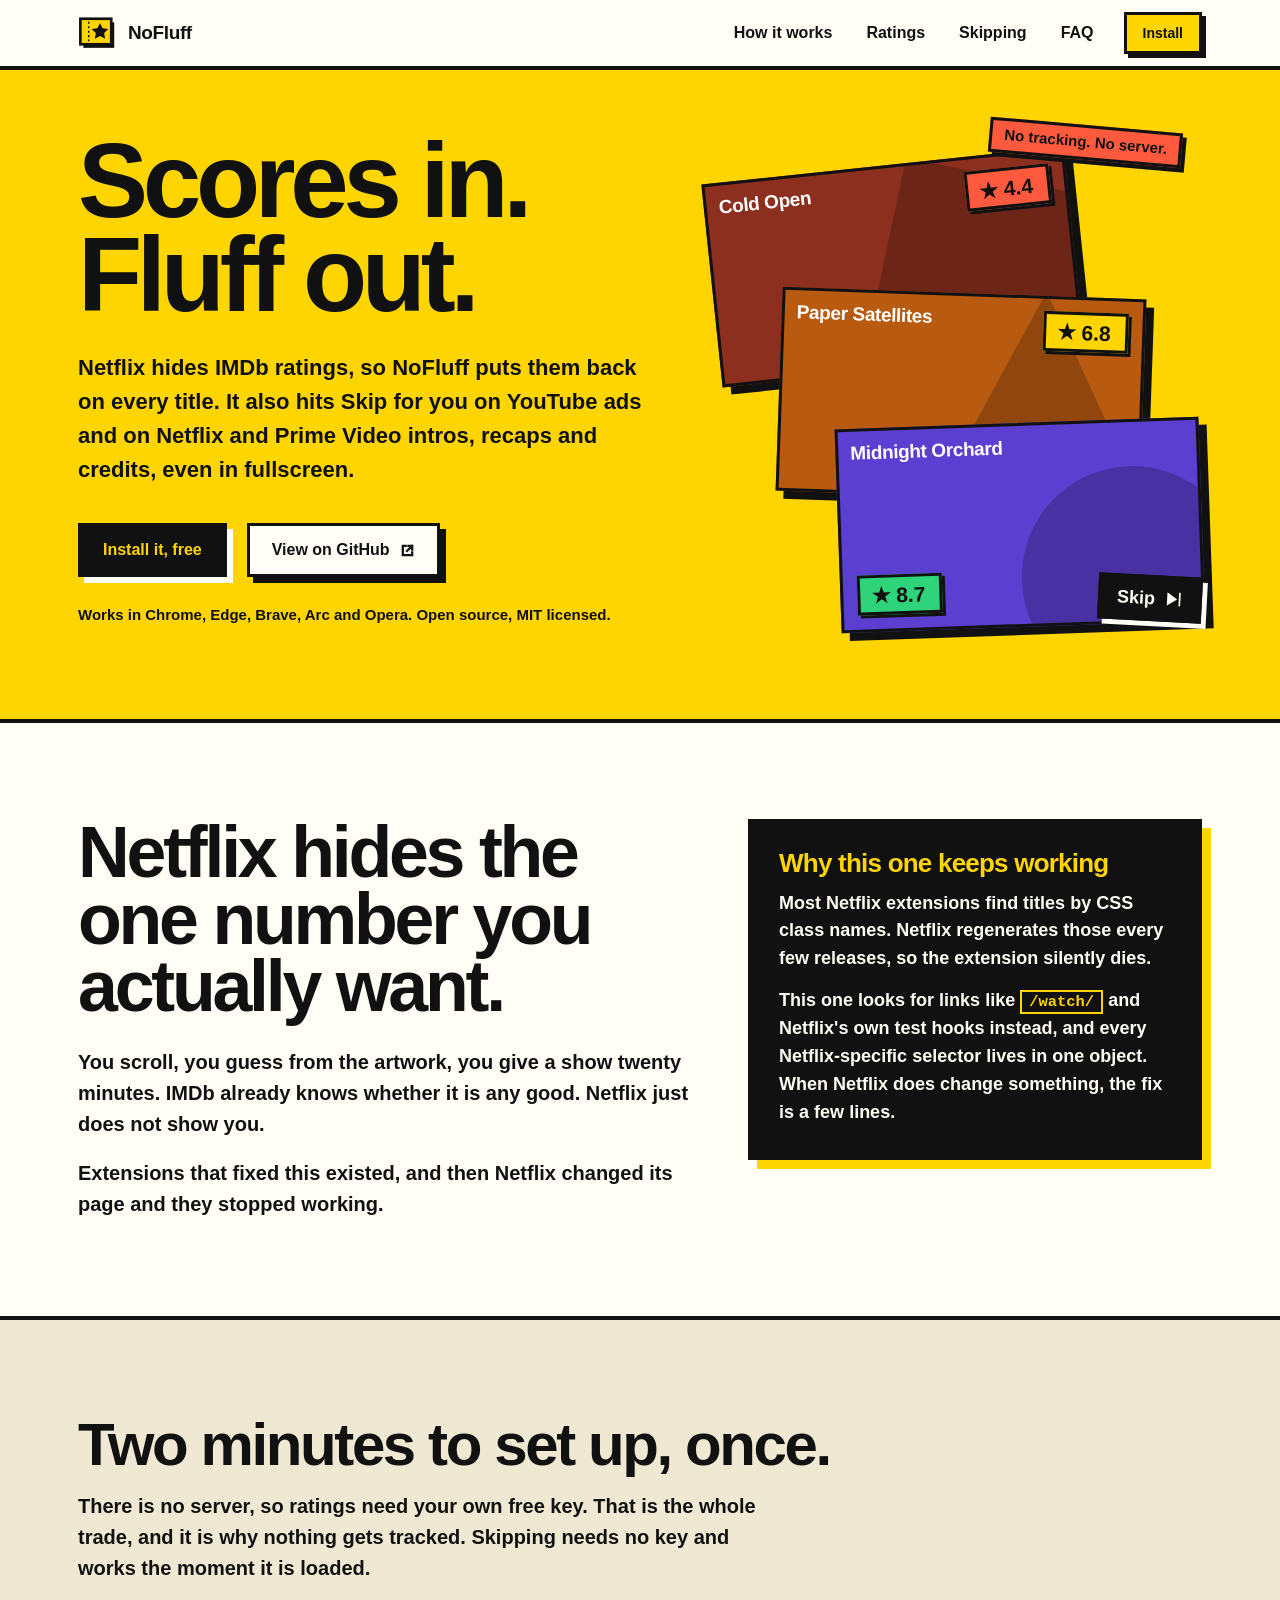
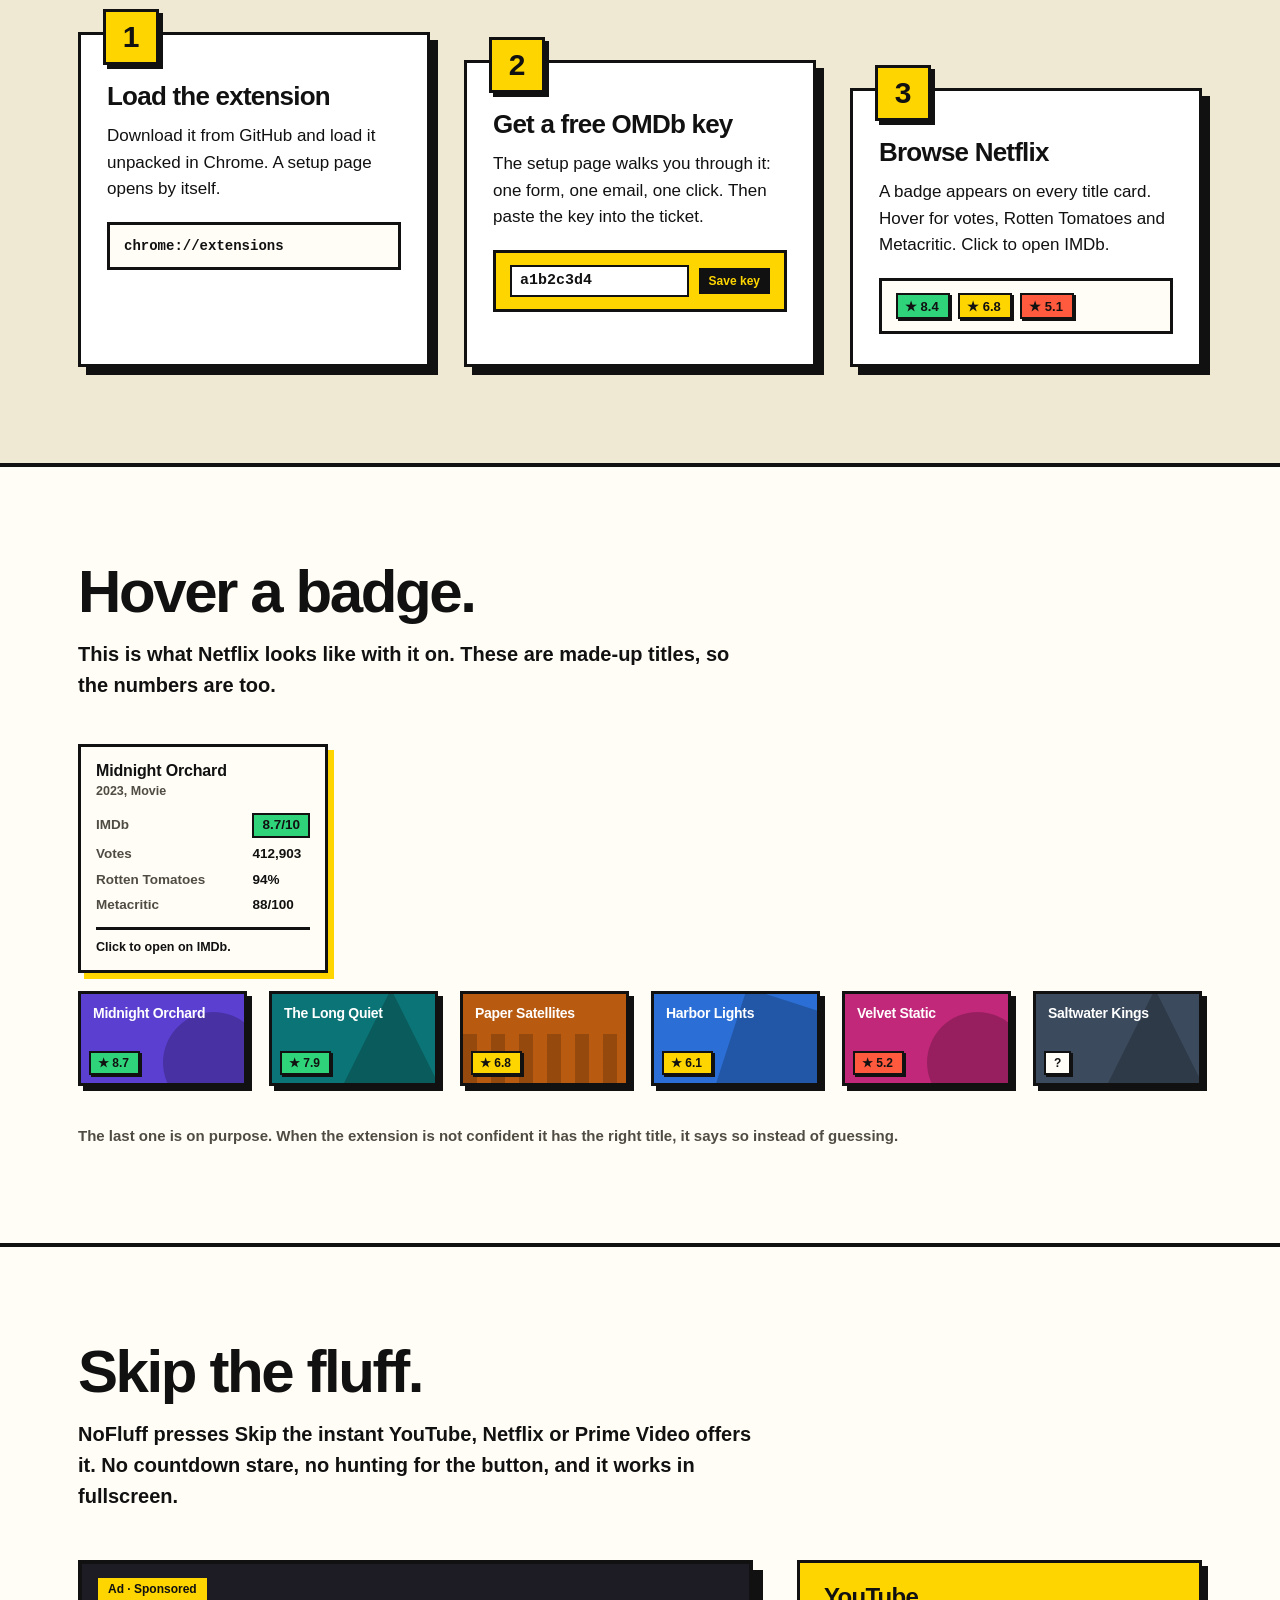
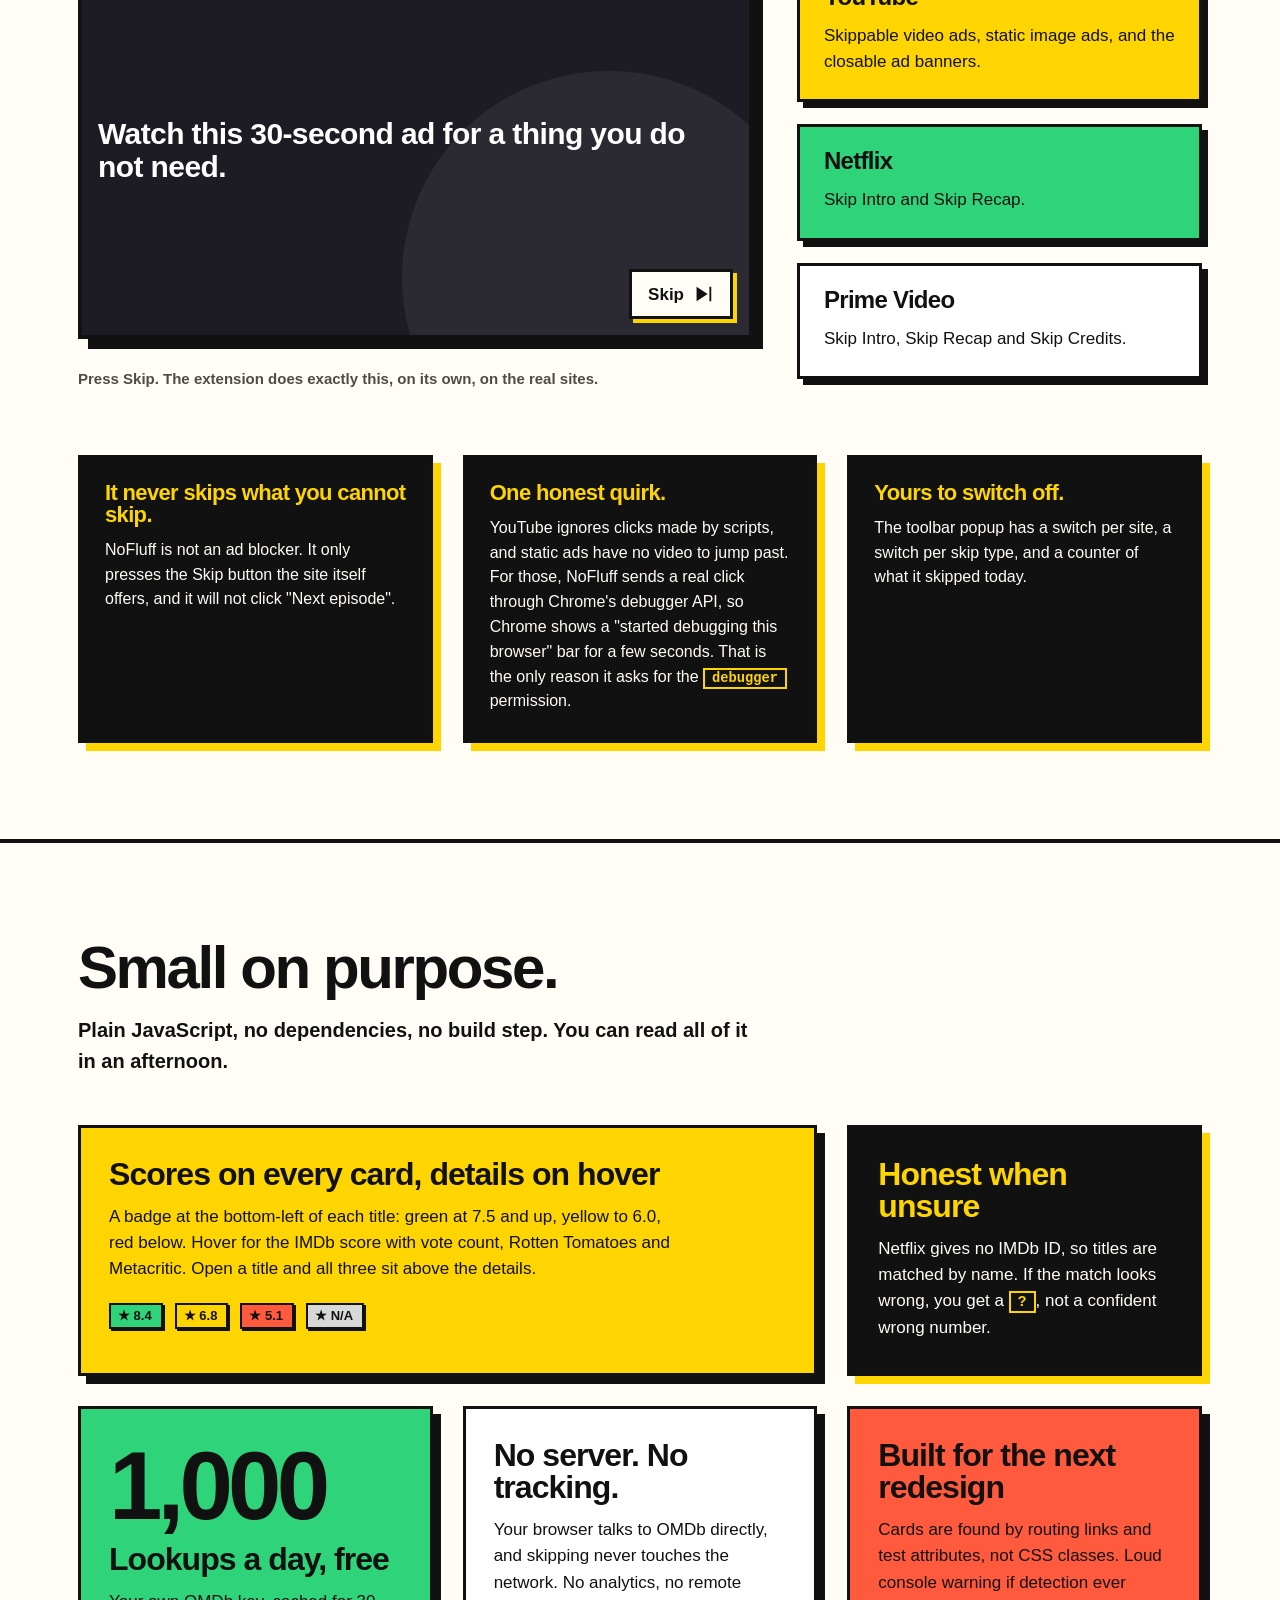
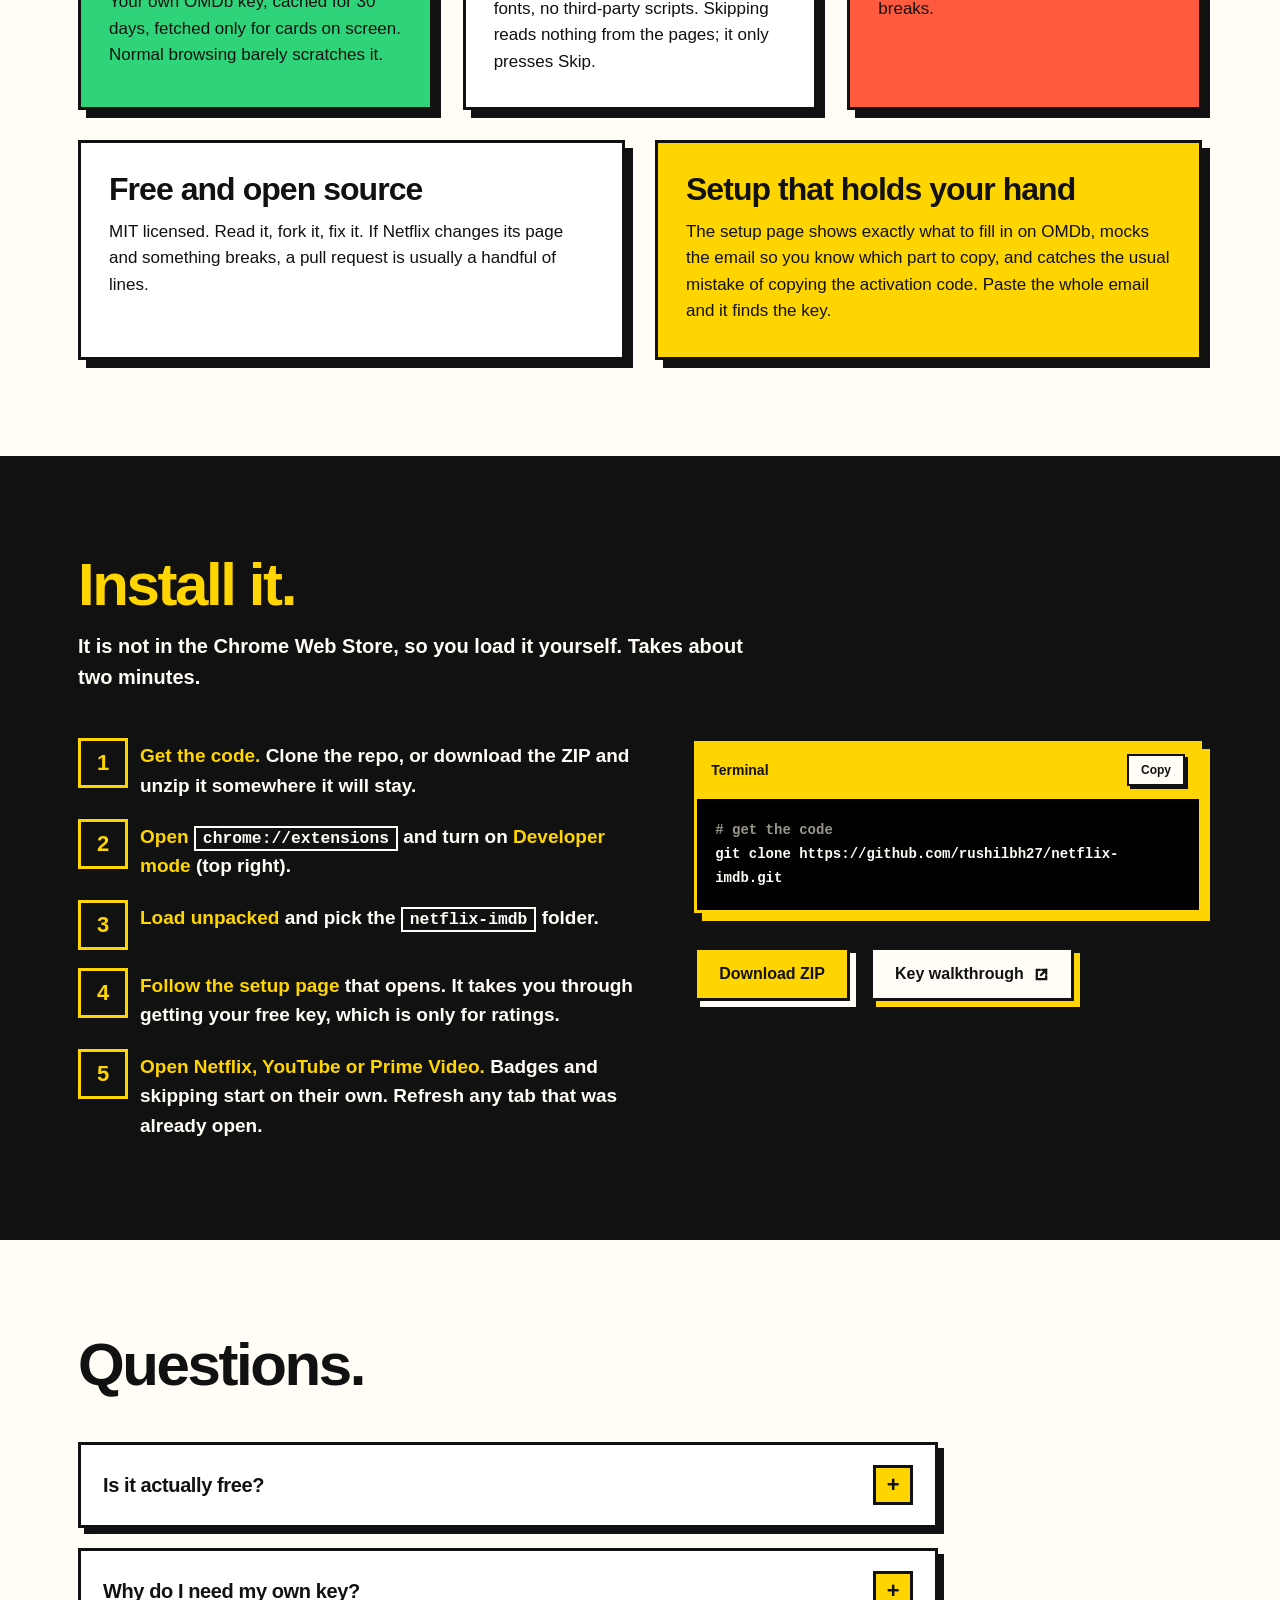
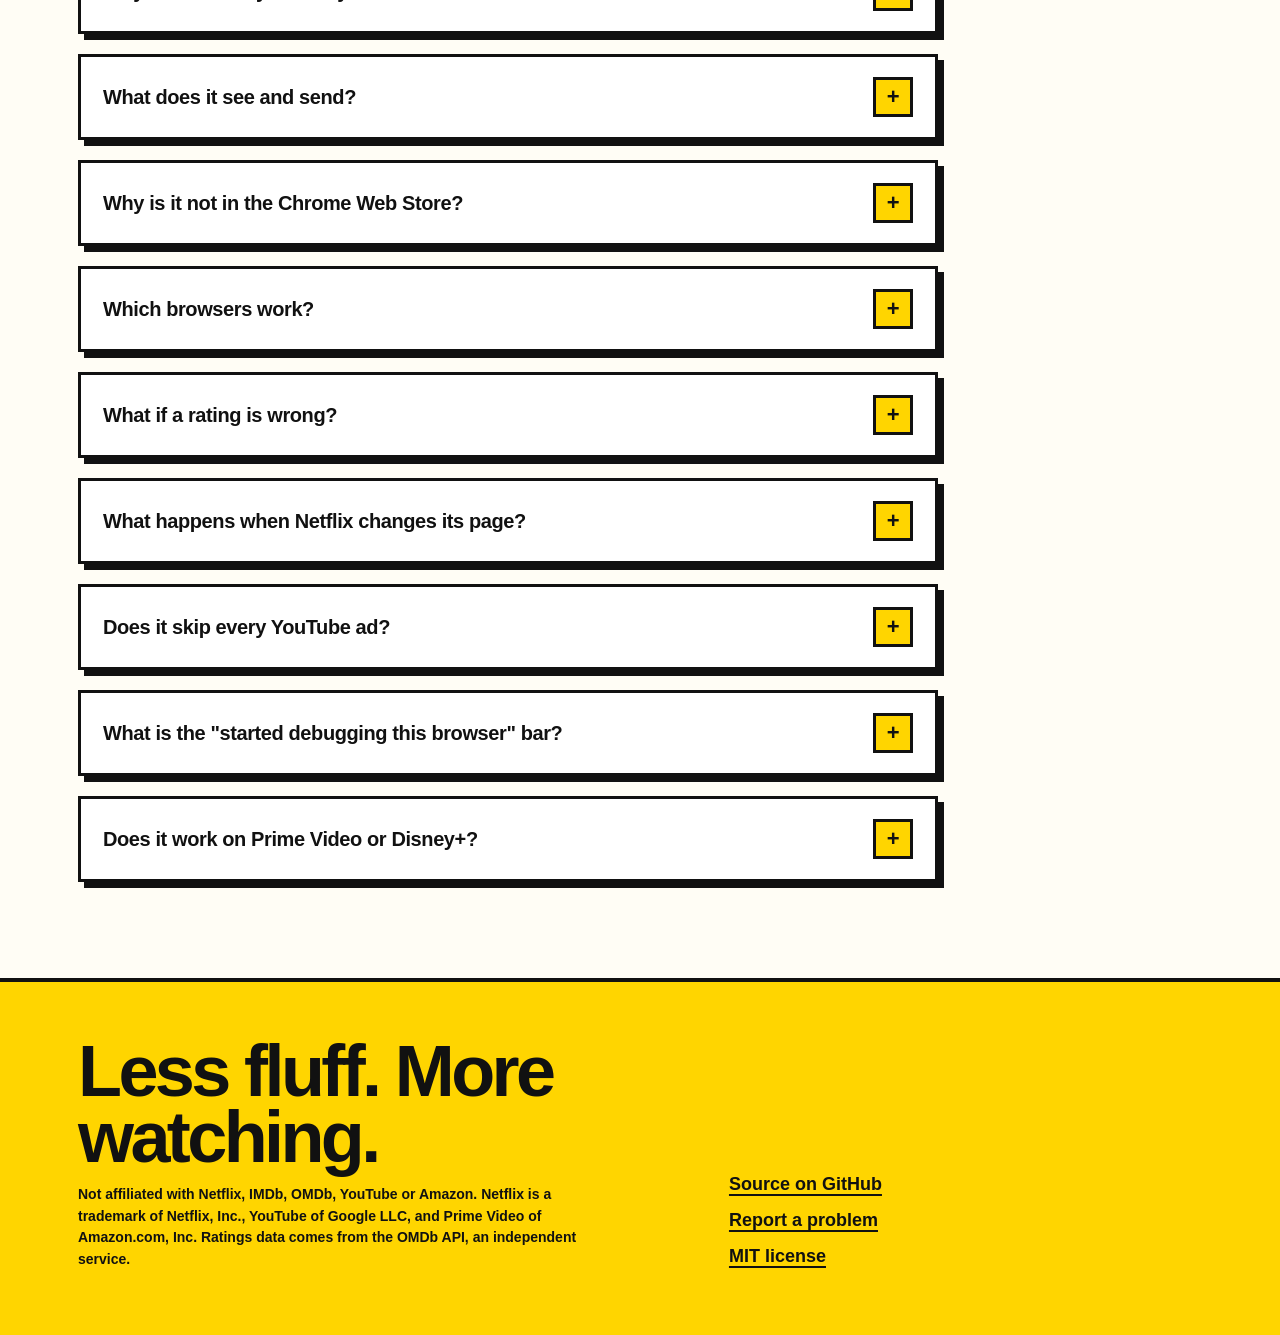
==== commit 6d21763c: "feat: rename to NoFluff and add auto-skip for YouTube, Netflix and Prime Merge the standalone Skip I" ====
--- a/docs/index.html
+++ b/docs/index.html
@@ -3,14 +3,14 @@
 <head>
 <meta charset="utf-8">
 <meta name="viewport" content="width=device-width, initial-scale=1">
-<title>Netflix IMDb Ratings: see the score before you press play</title>
-<meta name="description" content="A free, open-source Chrome extension that puts IMDb, Rotten Tomatoes and Metacritic ratings on every Netflix title. No server, no tracking, bring your own free key.">
+<title>NoFluff: scores in, fluff out</title>
+<meta name="description" content="A free, open-source Chrome extension that puts IMDb, Rotten Tomatoes and Metacritic ratings on every Netflix title, and auto-skips YouTube ads and Netflix and Prime Video intros, recaps and credits. No server, no tracking.">
 <meta name="theme-color" content="#ffd500">
 <link rel="icon" href="favicon.png">
 
 <meta property="og:type" content="website">
-<meta property="og:title" content="Netflix IMDb Ratings: see the score before you press play">
-<meta property="og:description" content="Netflix hides IMDb ratings. This puts them back on every title. Free, open source, no tracking.">
+<meta property="og:title" content="NoFluff: scores in, fluff out">
+<meta property="og:description" content="IMDb scores on every Netflix title. YouTube ads, intros, recaps and credits skipped for you. Free, open source, no tracking.">
 <meta property="og:image" content="https://rushilbh27.github.io/netflix-imdb/badges.png">
 <meta name="twitter:card" content="summary_large_image">
 
@@ -21,10 +21,11 @@
 
 <header class="nav">
   <div class="wrap">
-    <a class="brand" href="#top"><img src="icon.svg" width="38" height="38" alt=""><span>Netflix IMDb Ratings</span></a>
+    <a class="brand" href="#top"><img src="icon.svg" width="38" height="38" alt=""><span>NoFluff</span></a>
     <nav class="nav-links" aria-label="Main">
       <a href="#how">How it works</a>
-      <a href="#try">Try it</a>
+      <a href="#try">Ratings</a>
+      <a href="#skipping">Skipping</a>
       <a href="#faq">FAQ</a>
       <a class="btn btn-yellow" href="#install">Install</a>
     </nav>
@@ -36,8 +37,8 @@
   <section class="hero" id="top">
     <div class="wrap">
       <div>
-        <h1>See the score before you press play.</h1>
-        <p class="hero-lede">Netflix hides IMDb ratings. This Chrome extension puts them back on every title, so you stop gambling two hours on a poster.</p>
+        <h1>Scores in. Fluff out.</h1>
+        <p class="hero-lede">Netflix hides IMDb ratings, so NoFluff puts them back on every title. It also hits Skip for you on YouTube ads and on Netflix and Prime Video intros, recaps and credits, even in fullscreen.</p>
         <div class="cta">
           <a class="btn btn-ink" href="#install">Install it, free</a>
           <a class="btn" href="https://github.com/rushilbh27/netflix-imdb" target="_blank" rel="noreferrer">View on GitHub <svg class="ext" viewBox="0 0 16 16" aria-hidden="true"><path fill="none" stroke="currentColor" stroke-width="2.4" stroke-linecap="square" d="M6 3H3v10h10v-3M9 3h4v4M13 3L7.5 8.5"/></svg></a>
@@ -50,6 +51,7 @@
         <div class="poster art-tri p2" style="--c:#b85a10"><span class="poster-title">Paper Satellites</span><span class="nf-badge nf-ok">★ 6.8</span></div>
         <div class="poster p3" style="--c:#5b3fd1"><span class="poster-title">Midnight Orchard</span><span class="nf-badge nf-good">★ 8.7</span></div>
         <span class="sticker">No tracking. No server.</span>
+        <span class="sk-chip" aria-hidden="true">Skip <svg viewBox="0 0 24 24" width="20" height="20"><path fill="currentColor" d="M5 4l12 8-12 8zM19 4h2v16h-2z"/></svg></span>
       </div>
     </div>
   </section>
@@ -75,7 +77,7 @@
     <div class="wrap">
       <div class="sec-head">
         <h2>Two minutes to set up, once.</h2>
-        <p>There is no server, so you bring your own free key. That is the whole trade, and it is why nothing gets tracked.</p>
+        <p>There is no server, so ratings need your own free key. That is the whole trade, and it is why nothing gets tracked. Skipping needs no key and works the moment it is loaded.</p>
       </div>
       <ol class="steps">
         <li class="step">
@@ -137,6 +139,57 @@
     </div>
   </section>
 
+  <section class="sk-section" id="skipping">
+    <div class="wrap">
+      <div class="sec-head">
+        <h2>Skip the fluff.</h2>
+        <p>NoFluff presses Skip the instant YouTube, Netflix or Prime Video offers it. No countdown stare, no hunting for the button, and it works in fullscreen.</p>
+      </div>
+
+      <div class="sk-grid">
+        <div class="sk-demo">
+          <div class="sk-player" id="skPlayer">
+            <span class="sk-ad" id="skAd">Ad · Sponsored</span>
+            <span class="sk-title" id="skTitle">Watch this 30-second ad for a thing you do not need.</span>
+            <button class="sk-btn" id="skBtn" type="button">Skip <svg viewBox="0 0 24 24" width="22" height="22" aria-hidden="true"><path fill="currentColor" d="M5 4l12 8-12 8zM19 4h2v16h-2z"/></svg></button>
+            <span class="sk-toast" id="skToast" aria-live="polite">Ad skipped</span>
+          </div>
+          <p class="sk-caption">Press Skip. The extension does exactly this, on its own, on the real sites.</p>
+        </div>
+
+        <ul class="sk-list">
+          <li class="card c-yellow">
+            <h3>YouTube</h3>
+            <p>Skippable video ads, static image ads, and the closable ad banners.</p>
+          </li>
+          <li class="card c-green">
+            <h3>Netflix</h3>
+            <p>Skip Intro and Skip Recap.</p>
+          </li>
+          <li class="card">
+            <h3>Prime Video</h3>
+            <p>Skip Intro, Skip Recap and Skip Credits.</p>
+          </li>
+        </ul>
+      </div>
+
+      <div class="sk-notes">
+        <div class="sk-note">
+          <h3>It never skips what you cannot skip.</h3>
+          <p>NoFluff is not an ad blocker. It only presses the Skip button the site itself offers, and it will not click "Next episode".</p>
+        </div>
+        <div class="sk-note">
+          <h3>One honest quirk.</h3>
+          <p>YouTube ignores clicks made by scripts, and static ads have no video to jump past. For those, NoFluff sends a real click through Chrome's debugger API, so Chrome shows a "started debugging this browser" bar for a few seconds. That is the only reason it asks for the <code>debugger</code> permission.</p>
+        </div>
+        <div class="sk-note">
+          <h3>Yours to switch off.</h3>
+          <p>The toolbar popup has a switch per site, a switch per skip type, and a counter of what it skipped today.</p>
+        </div>
+      </div>
+    </div>
+  </section>
+
   <section class="features">
     <div class="wrap">
       <div class="sec-head">
@@ -164,7 +217,7 @@
 
         <article class="card c-third">
           <h3>No server. No tracking.</h3>
-          <p>Your browser talks to OMDb directly. No analytics, no remote fonts, no third-party scripts. Permissions stop at netflix.com and omdbapi.com.</p>
+          <p>Your browser talks to OMDb directly, and skipping never touches the network. No analytics, no remote fonts, no third-party scripts. Skipping reads nothing from the pages; it only presses Skip.</p>
         </article>
 
         <article class="card c-third c-tomato">
@@ -197,8 +250,8 @@
           <li><strong>Get the code.</strong> Clone the repo, or download the ZIP and unzip it somewhere it will stay.</li>
           <li><strong>Open</strong> <code>chrome://extensions</code> and turn on <strong>Developer mode</strong> (top right).</li>
           <li><strong>Load unpacked</strong> and pick the <code>netflix-imdb</code> folder.</li>
-          <li><strong>Follow the setup page</strong> that opens. It takes you through getting your free key.</li>
-          <li><strong>Open Netflix.</strong> Badges appear on their own.</li>
+          <li><strong>Follow the setup page</strong> that opens. It takes you through getting your free key, which is only for ratings.</li>
+          <li><strong>Open Netflix, YouTube or Prime Video.</strong> Badges and skipping start on their own. Refresh any tab that was already open.</li>
         </ol>
 
         <div>
@@ -230,7 +283,7 @@
         </details>
         <details>
           <summary>What does it see and send?</summary>
-          <div><p>It reads titles on the Netflix pages you browse so it can look them up, and sends those title strings to OMDb with your key. Your key and cached ratings stay in your browser. No analytics, no telemetry. It is all unminified, so you can check.</p></div>
+          <div><p>For ratings, it reads titles on the Netflix pages you browse so it can look them up, and sends those title strings to OMDb with your key. Your key and cached ratings stay in your browser. For skipping, it only looks for the Skip button on YouTube, Netflix and Prime Video and presses it; nothing from those pages is read out or sent anywhere. No analytics, no telemetry. It is all unminified, so you can check.</p></div>
         </details>
         <details>
           <summary>Why is it not in the Chrome Web Store?</summary>
@@ -249,8 +302,16 @@
           <div><p>Eventually something will break. The extension warns in the console when it finds no title cards, and every Netflix-specific selector is in one place, so a fix is small. Issues and pull requests are welcome.</p></div>
         </details>
         <details>
+          <summary>Does it skip every YouTube ad?</summary>
+          <div><p>Every ad YouTube lets you skip, yes: video ads and static image ads, plus the closable banners. It does not block ads, and an ad with no Skip button stays put. It presses Skip the moment the button is there.</p></div>
+        </details>
+        <details>
+          <summary>What is the "started debugging this browser" bar?</summary>
+          <div><p>YouTube ignores clicks made by scripts, and static ads have no video to jump to the end of. For those, NoFluff sends a real click through Chrome's debugger API, which is the only reason it asks for the <code>debugger</code> permission. Chrome shows its own bar for a few seconds while that happens. It only ever targets <code>youtube.com</code>, and the bar goes away by itself.</p></div>
+        </details>
+        <details>
           <summary>Does it work on Prime Video or Disney+?</summary>
-          <div><p>Not yet. It is Netflix only. The structure would allow others, and it is on the list of good first contributions.</p></div>
+          <div><p>Skipping works on Prime Video: intro, recap and credits. Ratings are Netflix only for now, and Disney+ is not supported yet. The structure would allow more, and it is on the list of good first contributions.</p></div>
         </details>
       </div>
     </div>
@@ -261,8 +322,8 @@
 <footer class="foot">
   <div class="wrap">
     <div>
-      <div class="big">Stop guessing from posters.</div>
-      <p>Not affiliated with Netflix, IMDb or OMDb. Netflix is a trademark of Netflix, Inc. Ratings data comes from the OMDb API, an independent service.</p>
+      <div class="big">Less fluff. More watching.</div>
+      <p>Not affiliated with Netflix, IMDb, OMDb, YouTube or Amazon. Netflix is a trademark of Netflix, Inc., YouTube of Google LLC, and Prime Video of Amazon.com, Inc. Ratings data comes from the OMDb API, an independent service.</p>
     </div>
     <ul>
       <li><a href="https://github.com/rushilbh27/netflix-imdb" target="_blank" rel="noreferrer">Source on GitHub</a></li>
--- a/docs/landing.css
+++ b/docs/landing.css
@@ -1,4 +1,4 @@
-/* Landing page for Netflix IMDb Ratings.
+/* Landing page for NoFluff.
    Same neo-brutalist system as the extension: flat colour, 3px ink borders,
    hard offset shadows, square corners, system fonts. No external requests. */
 
@@ -327,3 +327,103 @@
   .nav .brand span { font-size: 16px; }
   .broke, .card, .step { padding-left: 20px; padding-right: 20px; }
 }
+
+/* ------------------------------------------------------------ skipping */
+
+.sk-chip {
+  position: absolute;
+  right: 0;
+  bottom: -26px;
+  z-index: 6;
+  display: inline-flex;
+  align-items: center;
+  gap: 8px;
+  padding: 10px 16px;
+  border: var(--line);
+  background: var(--ink);
+  color: var(--paper);
+  font: 900 18px/1 var(--display);
+  box-shadow: 5px 5px 0 var(--paper);
+  transform: rotate(3deg);
+}
+
+.sk-section { background: var(--paper); border-bottom: 4px solid var(--ink); }
+.sk-grid { display: grid; grid-template-columns: minmax(0, 1.25fr) minmax(0, 0.75fr); gap: 44px; align-items: start; }
+
+.sk-player {
+  position: relative;
+  aspect-ratio: 16 / 9;
+  overflow: hidden;
+  border: 4px solid var(--ink);
+  background: #1d1b24;
+  color: #fff;
+  box-shadow: 10px 10px 0 var(--ink);
+}
+.sk-player::before {
+  content: "";
+  position: absolute;
+  right: -10%;
+  bottom: -40%;
+  width: 62%;
+  aspect-ratio: 1;
+  border-radius: 50%;
+  background: #ffffff10;
+}
+.sk-ad { position: absolute; left: 16px; top: 14px; padding: 4px 10px; background: var(--yellow); color: var(--ink); font: 900 12px var(--display); }
+.sk-title { position: absolute; left: 16px; right: 16px; top: 50%; transform: translateY(-50%); font: 900 clamp(18px, 2.6vw, 30px)/1.1 var(--display); letter-spacing: -0.02em; }
+.sk-btn {
+  position: absolute;
+  right: 16px;
+  bottom: 16px;
+  display: inline-flex;
+  align-items: center;
+  gap: 8px;
+  padding: 11px 16px;
+  border: 3px solid var(--ink);
+  background: var(--paper);
+  color: var(--ink);
+  font: 900 17px/1 var(--display);
+  cursor: pointer;
+  box-shadow: 4px 4px 0 var(--yellow);
+  transition: transform 0.07s ease, box-shadow 0.07s ease;
+}
+.sk-btn:hover { transform: translate(-2px, -2px); box-shadow: 6px 6px 0 var(--yellow); }
+.sk-btn:active { transform: translate(4px, 4px); box-shadow: 0 0 0 var(--yellow); }
+.sk-toast {
+  position: absolute;
+  left: 16px;
+  bottom: 16px;
+  padding: 9px 14px;
+  border: 3px solid var(--ink);
+  background: var(--yellow);
+  color: var(--ink);
+  font: 900 15px/1 var(--display);
+  box-shadow: 4px 4px 0 var(--ink);
+  transform: rotate(-2deg);
+  opacity: 0;
+  pointer-events: none;
+  transition: opacity 0.12s ease;
+}
+.sk-player.skipped .sk-toast { opacity: 1; }
+.sk-player.skipped .sk-btn { visibility: hidden; }
+.sk-player.skipped .sk-ad { background: var(--green); }
+.sk-caption { margin-top: 28px; font-size: 15px; font-weight: 700; color: var(--muted); }
+
+.sk-list { list-style: none; padding: 0; display: grid; gap: 22px; }
+.sk-list .card { padding: 22px 24px 24px; box-shadow: 6px 6px 0 var(--ink); }
+.sk-list .card h3 { font-size: 24px; }
+
+.sk-notes { display: grid; grid-template-columns: repeat(3, minmax(0, 1fr)); gap: 30px; margin-top: 64px; }
+.sk-note { padding: 24px 24px 26px; border: var(--line); background: var(--ink); color: var(--paper); box-shadow: 8px 8px 0 var(--yellow); }
+.sk-note h3 { color: var(--yellow); font-size: 22px; }
+.sk-note p { margin-top: 12px; font-size: 16px; font-weight: 500; }
+.sk-note code { background: transparent; border-color: var(--yellow); color: var(--yellow); }
+
+@media (max-width: 980px) {
+  .sk-grid, .sk-notes { grid-template-columns: 1fr; gap: 40px; }
+  .sk-chip { right: 8%; bottom: -34px; }
+}
+@media (max-width: 600px) {
+  .sk-chip { font-size: 16px; padding: 8px 12px; }
+  .sk-btn { padding: 9px 12px; font-size: 15px; }
+}
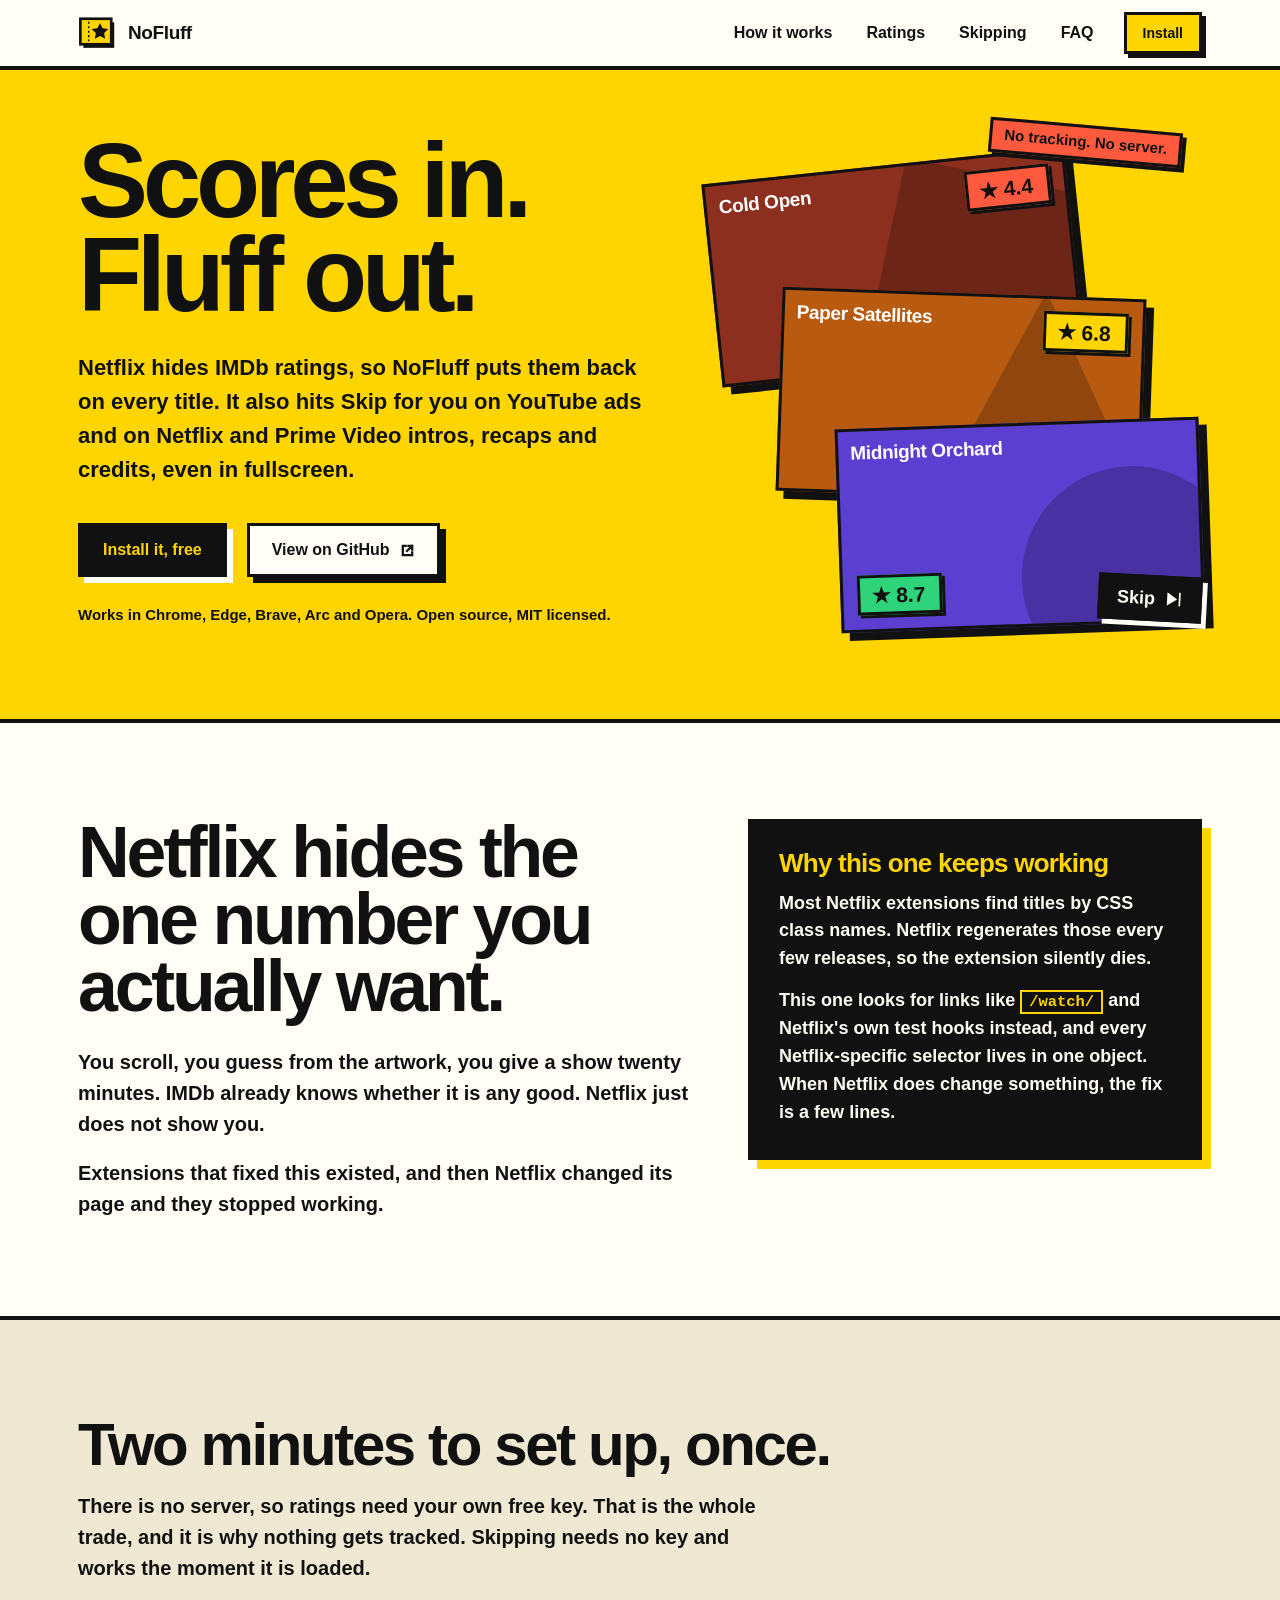
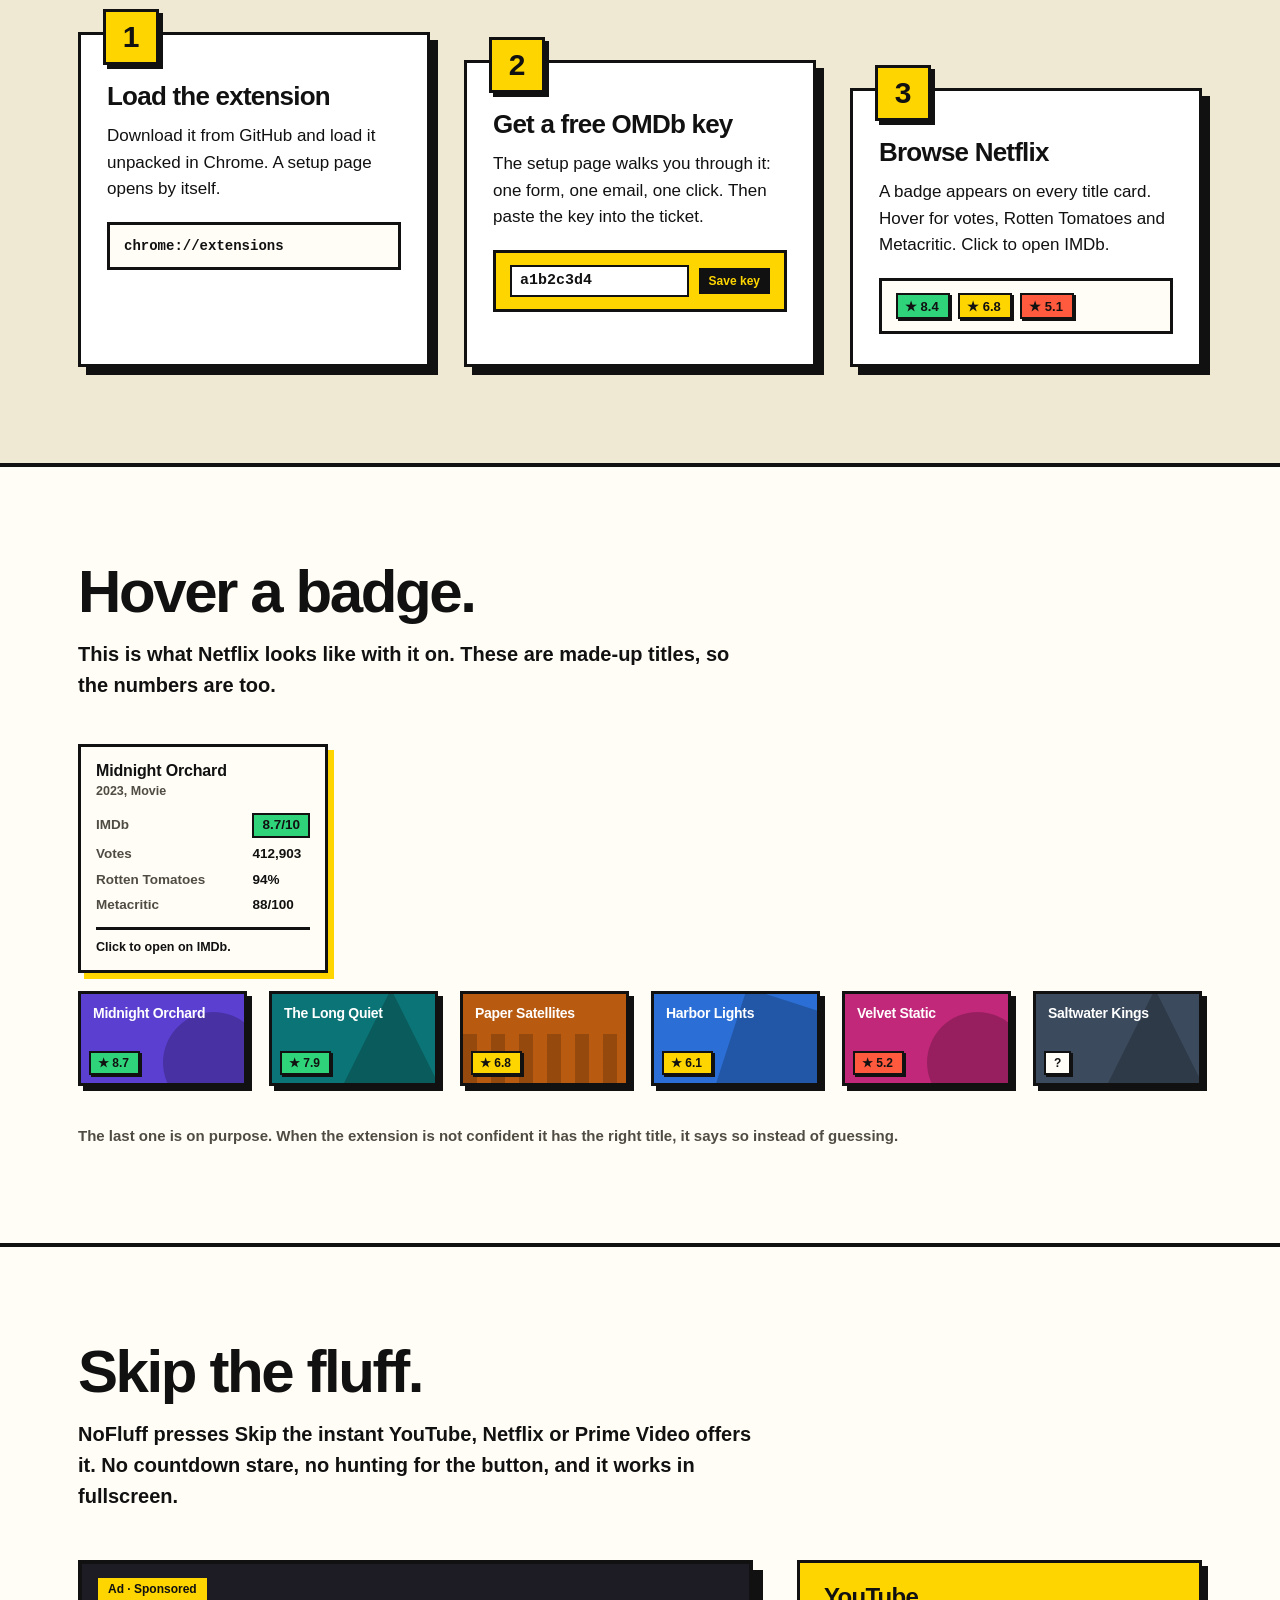
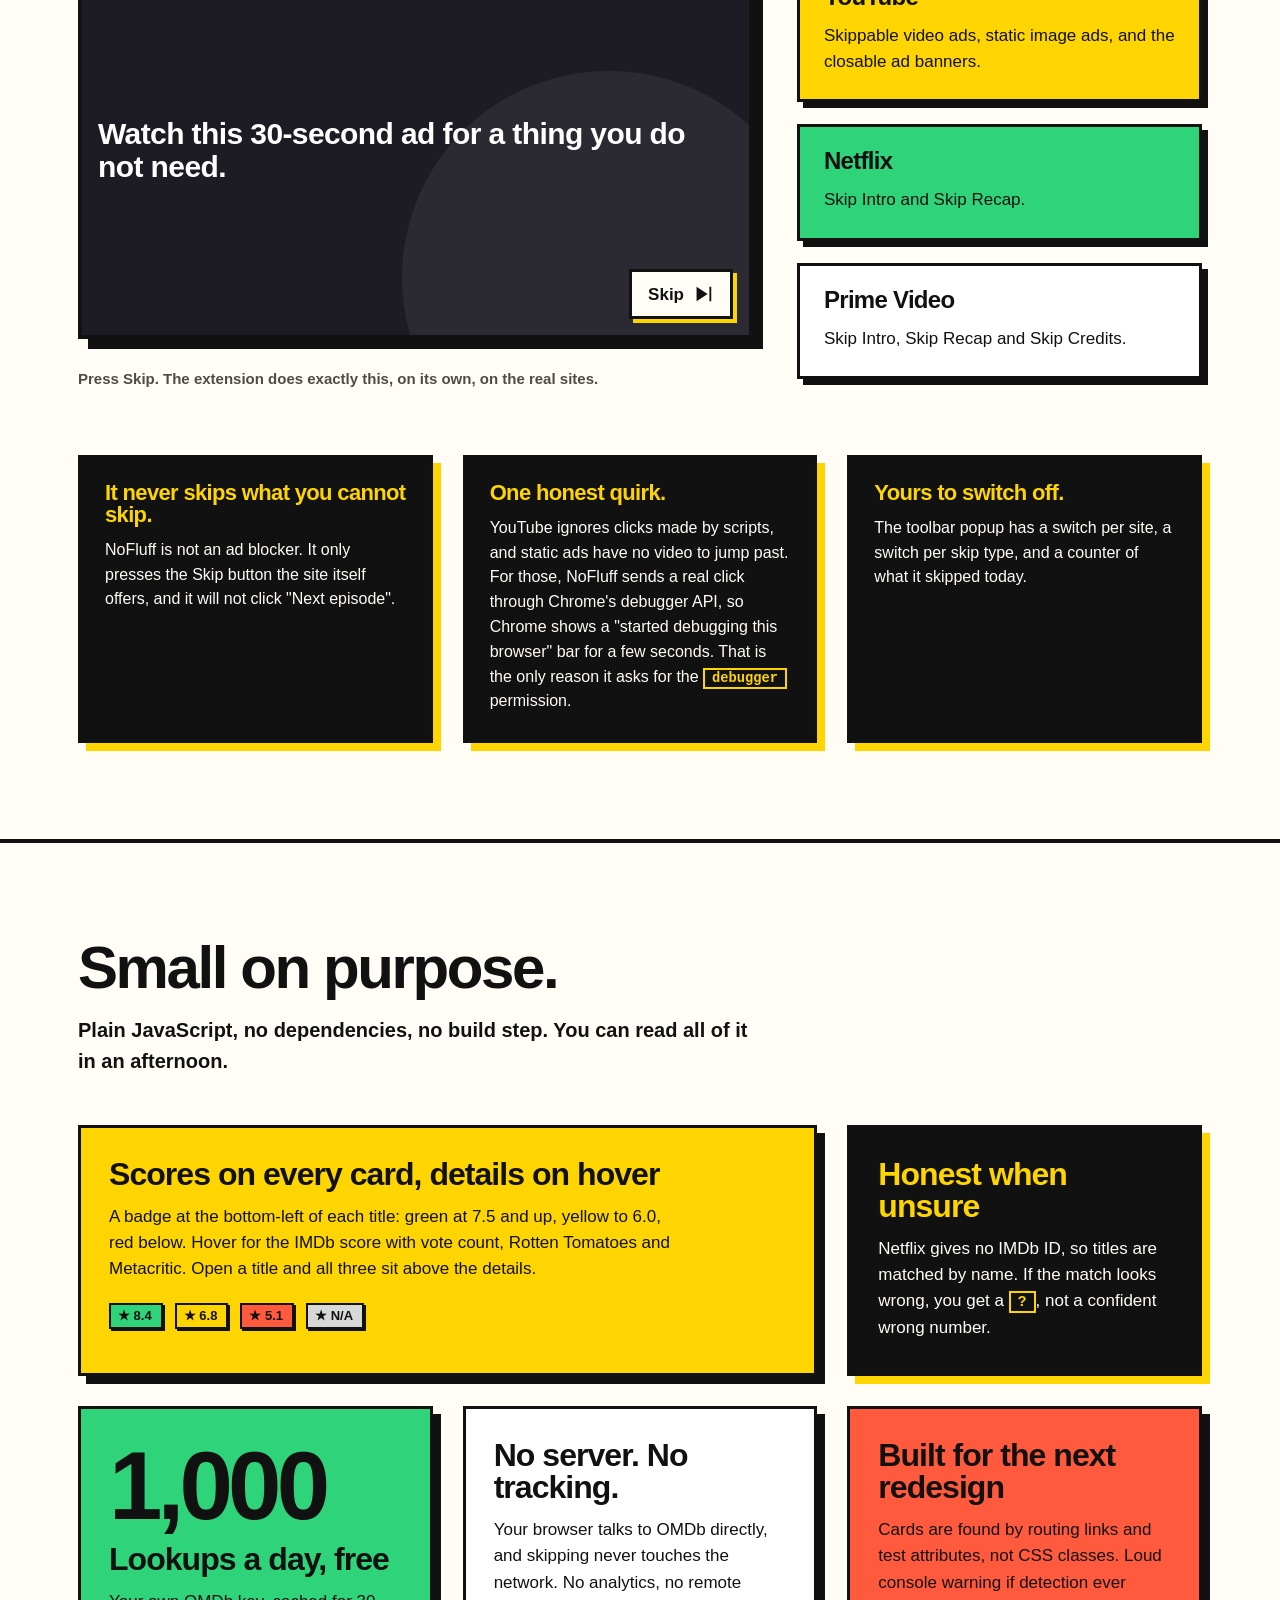
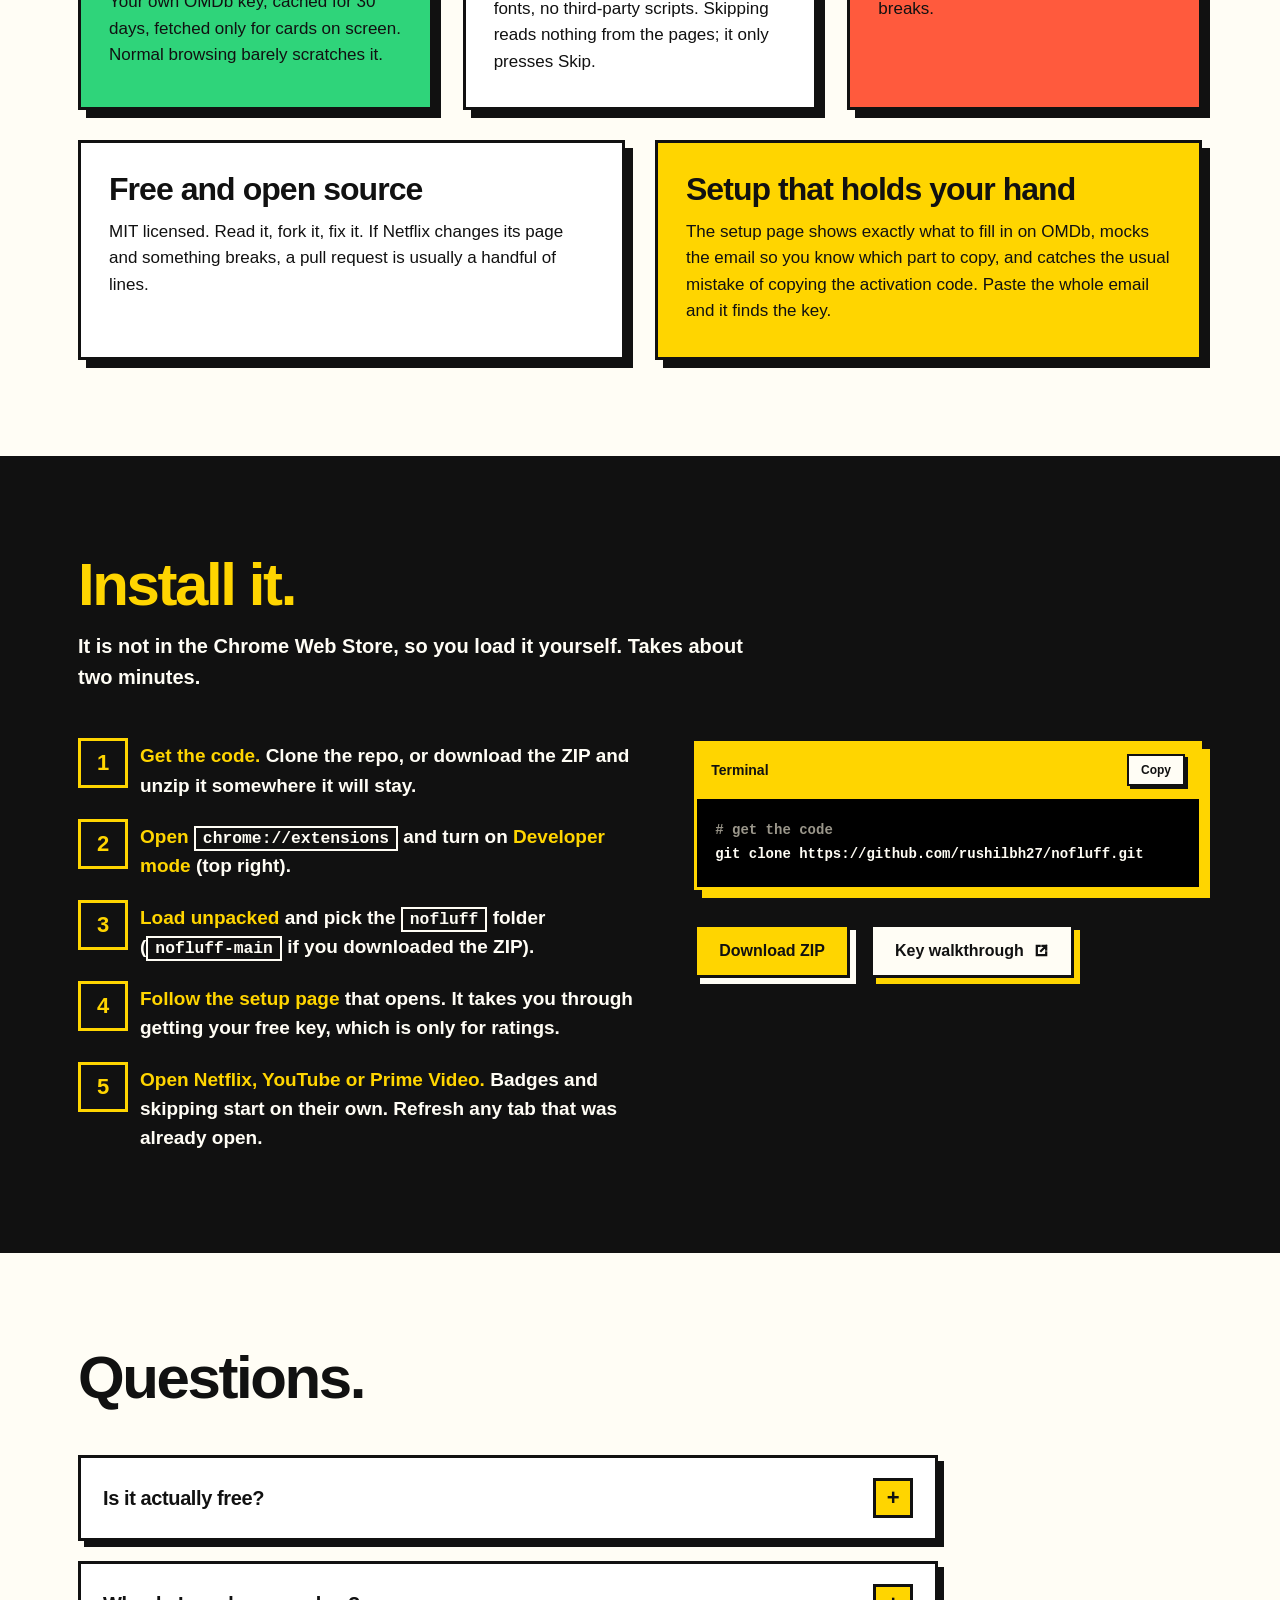
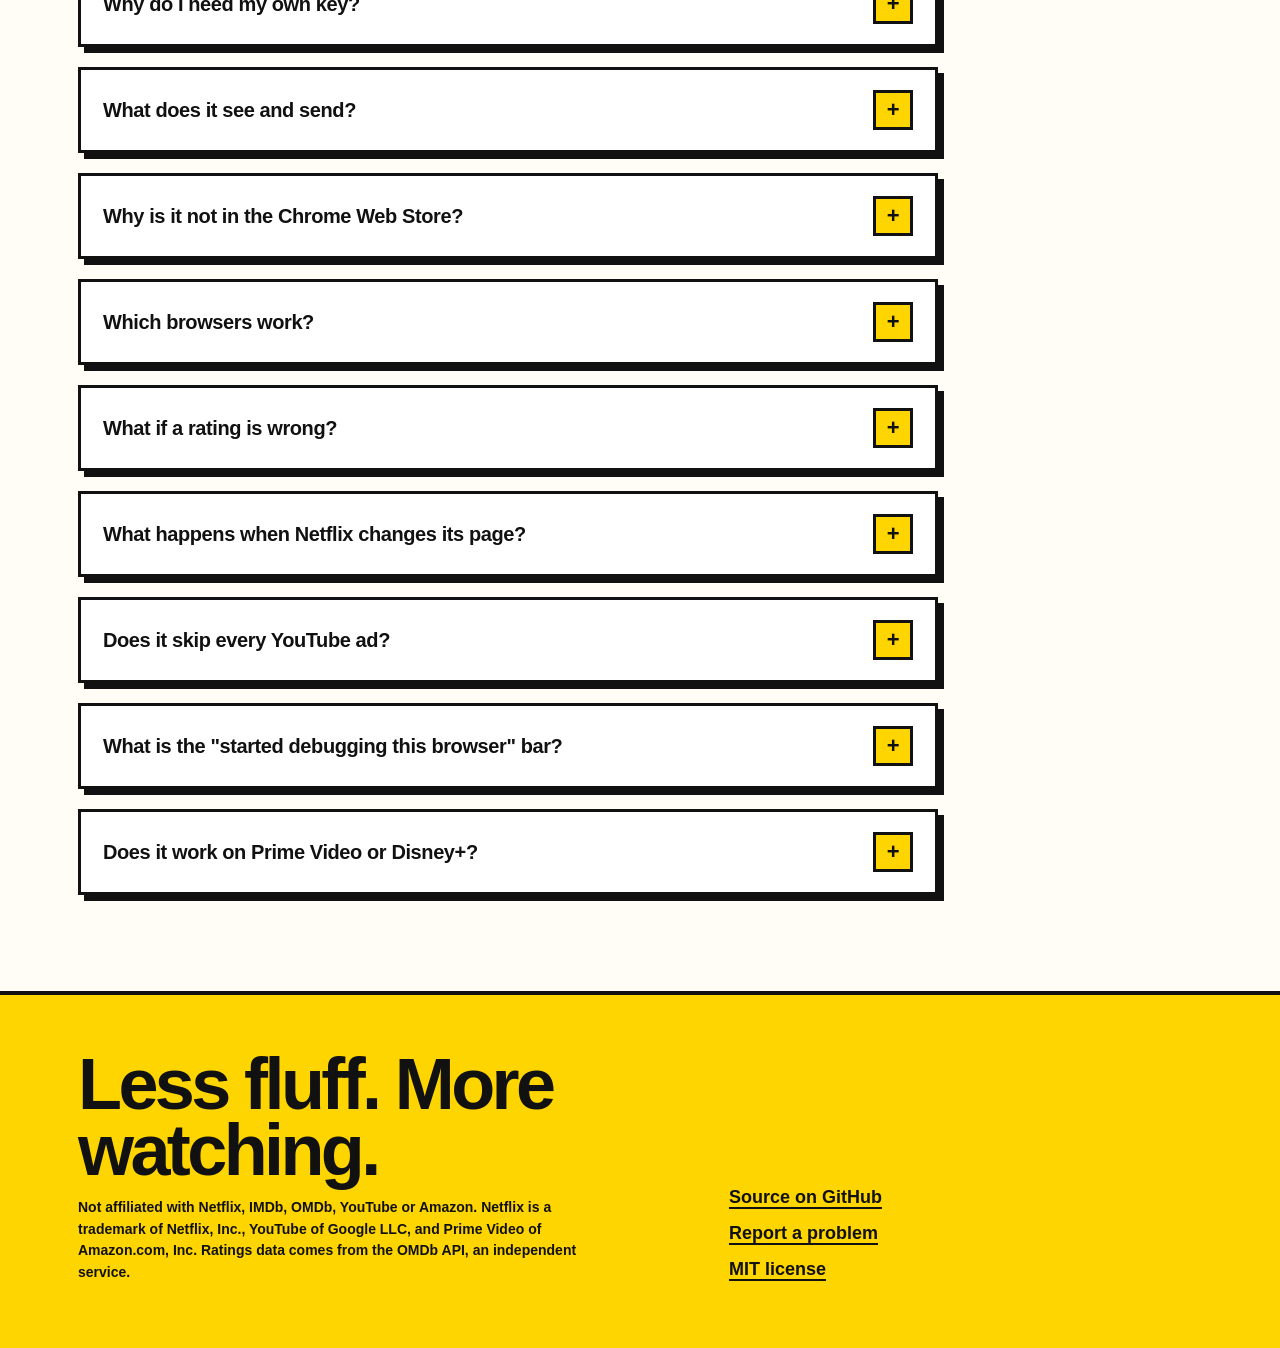
==== commit 2b768c61: "chore: point every link at the renamed repo (rushilbh27/nofluff) Repo renamed netflix-imdb -> nofluf" ====
--- a/docs/index.html
+++ b/docs/index.html
@@ -11,7 +11,7 @@
 <meta property="og:type" content="website">
 <meta property="og:title" content="NoFluff: scores in, fluff out">
 <meta property="og:description" content="IMDb scores on every Netflix title. YouTube ads, intros, recaps and credits skipped for you. Free, open source, no tracking.">
-<meta property="og:image" content="https://rushilbh27.github.io/netflix-imdb/badges.png">
+<meta property="og:image" content="https://rushilbh27.github.io/nofluff/badges.png">
 <meta name="twitter:card" content="summary_large_image">
 
 <link rel="stylesheet" href="landing.css">
@@ -41,7 +41,7 @@
         <p class="hero-lede">Netflix hides IMDb ratings, so NoFluff puts them back on every title. It also hits Skip for you on YouTube ads and on Netflix and Prime Video intros, recaps and credits, even in fullscreen.</p>
         <div class="cta">
           <a class="btn btn-ink" href="#install">Install it, free</a>
-          <a class="btn" href="https://github.com/rushilbh27/netflix-imdb" target="_blank" rel="noreferrer">View on GitHub <svg class="ext" viewBox="0 0 16 16" aria-hidden="true"><path fill="none" stroke="currentColor" stroke-width="2.4" stroke-linecap="square" d="M6 3H3v10h10v-3M9 3h4v4M13 3L7.5 8.5"/></svg></a>
+          <a class="btn" href="https://github.com/rushilbh27/nofluff" target="_blank" rel="noreferrer">View on GitHub <svg class="ext" viewBox="0 0 16 16" aria-hidden="true"><path fill="none" stroke="currentColor" stroke-width="2.4" stroke-linecap="square" d="M6 3H3v10h10v-3M9 3h4v4M13 3L7.5 8.5"/></svg></a>
         </div>
         <p class="fineprint">Works in Chrome, Edge, Brave, Arc and Opera. Open source, MIT licensed.</p>
       </div>
@@ -249,20 +249,20 @@
         <ol class="inst-steps">
           <li><strong>Get the code.</strong> Clone the repo, or download the ZIP and unzip it somewhere it will stay.</li>
           <li><strong>Open</strong> <code>chrome://extensions</code> and turn on <strong>Developer mode</strong> (top right).</li>
-          <li><strong>Load unpacked</strong> and pick the <code>netflix-imdb</code> folder.</li>
+          <li><strong>Load unpacked</strong> and pick the <code>nofluff</code> folder (<code>nofluff-main</code> if you downloaded the ZIP).</li>
           <li><strong>Follow the setup page</strong> that opens. It takes you through getting your free key, which is only for ratings.</li>
           <li><strong>Open Netflix, YouTube or Prime Video.</strong> Badges and skipping start on their own. Refresh any tab that was already open.</li>
         </ol>
 
         <div>
           <div class="clone">
-            <div class="clone-bar"><span>Terminal</span><button class="copy" type="button" id="copy" data-copy="git clone https://github.com/rushilbh27/netflix-imdb.git">Copy</button></div>
+            <div class="clone-bar"><span>Terminal</span><button class="copy" type="button" id="copy" data-copy="git clone https://github.com/rushilbh27/nofluff.git">Copy</button></div>
 <pre><span class="c"># get the code</span>
-git clone https://github.com/rushilbh27/netflix-imdb.git</pre>
+git clone https://github.com/rushilbh27/nofluff.git</pre>
           </div>
           <div class="inst-btns">
-            <a class="btn btn-yellow" href="https://github.com/rushilbh27/netflix-imdb/archive/refs/heads/main.zip">Download ZIP</a>
-            <a class="btn" href="https://github.com/rushilbh27/netflix-imdb#get-your-free-api-key" target="_blank" rel="noreferrer">Key walkthrough <svg class="ext" viewBox="0 0 16 16" aria-hidden="true"><path fill="none" stroke="currentColor" stroke-width="2.4" stroke-linecap="square" d="M6 3H3v10h10v-3M9 3h4v4M13 3L7.5 8.5"/></svg></a>
+            <a class="btn btn-yellow" href="https://github.com/rushilbh27/nofluff/archive/refs/heads/main.zip">Download ZIP</a>
+            <a class="btn" href="https://github.com/rushilbh27/nofluff#get-your-free-api-key" target="_blank" rel="noreferrer">Key walkthrough <svg class="ext" viewBox="0 0 16 16" aria-hidden="true"><path fill="none" stroke="currentColor" stroke-width="2.4" stroke-linecap="square" d="M6 3H3v10h10v-3M9 3h4v4M13 3L7.5 8.5"/></svg></a>
           </div>
         </div>
       </div>
@@ -295,7 +295,7 @@
         </details>
         <details>
           <summary>What if a rating is wrong?</summary>
-          <div><p>Netflix does not expose IMDb IDs, so titles are matched by name, and that is never perfect. When the match looks doubtful you get a <code>?</code> instead of a number. If you spot a wrong one, <a href="https://github.com/rushilbh27/netflix-imdb/issues/new/choose" target="_blank" rel="noreferrer">open an issue</a> with the title and what the hover card said.</p></div>
+          <div><p>Netflix does not expose IMDb IDs, so titles are matched by name, and that is never perfect. When the match looks doubtful you get a <code>?</code> instead of a number. If you spot a wrong one, <a href="https://github.com/rushilbh27/nofluff/issues/new/choose" target="_blank" rel="noreferrer">open an issue</a> with the title and what the hover card said.</p></div>
         </details>
         <details>
           <summary>What happens when Netflix changes its page?</summary>
@@ -326,9 +326,9 @@
       <p>Not affiliated with Netflix, IMDb, OMDb, YouTube or Amazon. Netflix is a trademark of Netflix, Inc., YouTube of Google LLC, and Prime Video of Amazon.com, Inc. Ratings data comes from the OMDb API, an independent service.</p>
     </div>
     <ul>
-      <li><a href="https://github.com/rushilbh27/netflix-imdb" target="_blank" rel="noreferrer">Source on GitHub</a></li>
-      <li><a href="https://github.com/rushilbh27/netflix-imdb/issues/new/choose" target="_blank" rel="noreferrer">Report a problem</a></li>
-      <li><a href="https://github.com/rushilbh27/netflix-imdb/blob/main/LICENSE" target="_blank" rel="noreferrer">MIT license</a></li>
+      <li><a href="https://github.com/rushilbh27/nofluff" target="_blank" rel="noreferrer">Source on GitHub</a></li>
+      <li><a href="https://github.com/rushilbh27/nofluff/issues/new/choose" target="_blank" rel="noreferrer">Report a problem</a></li>
+      <li><a href="https://github.com/rushilbh27/nofluff/blob/main/LICENSE" target="_blank" rel="noreferrer">MIT license</a></li>
     </ul>
   </div>
 </footer>
